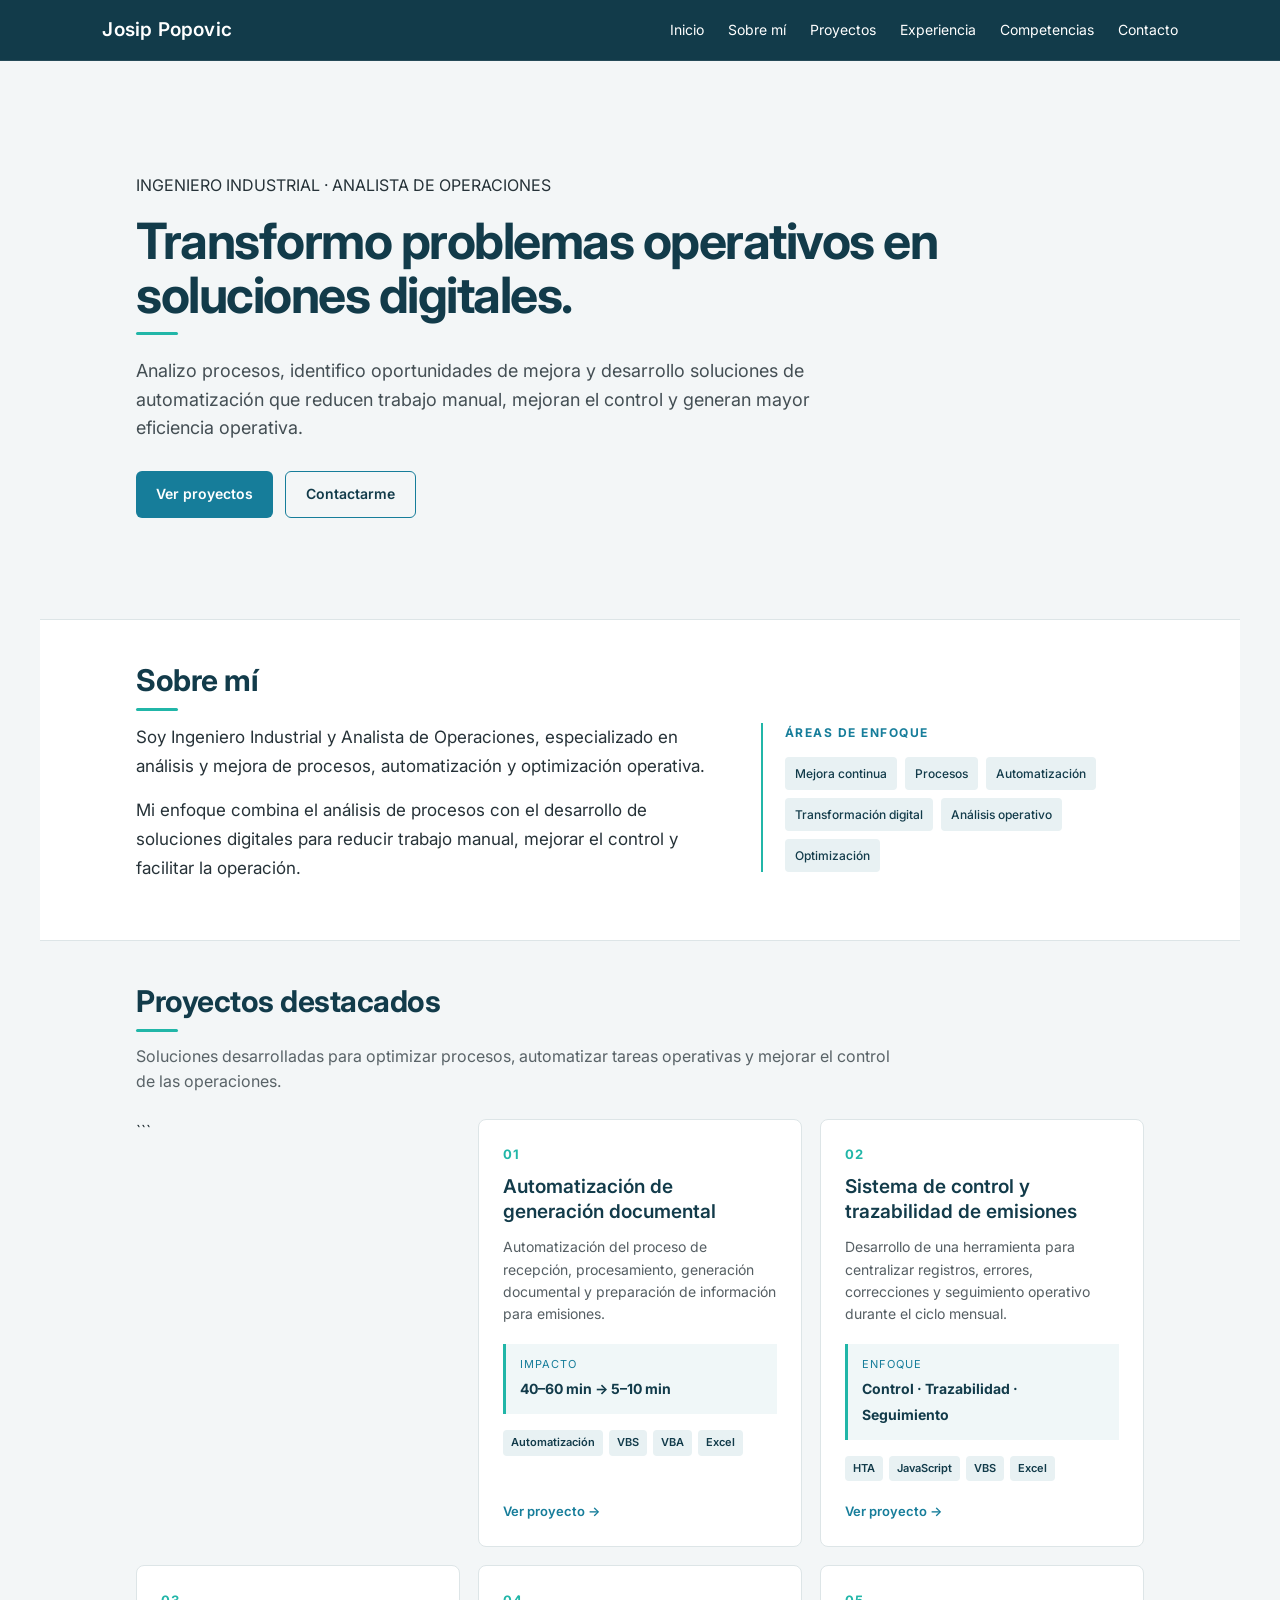
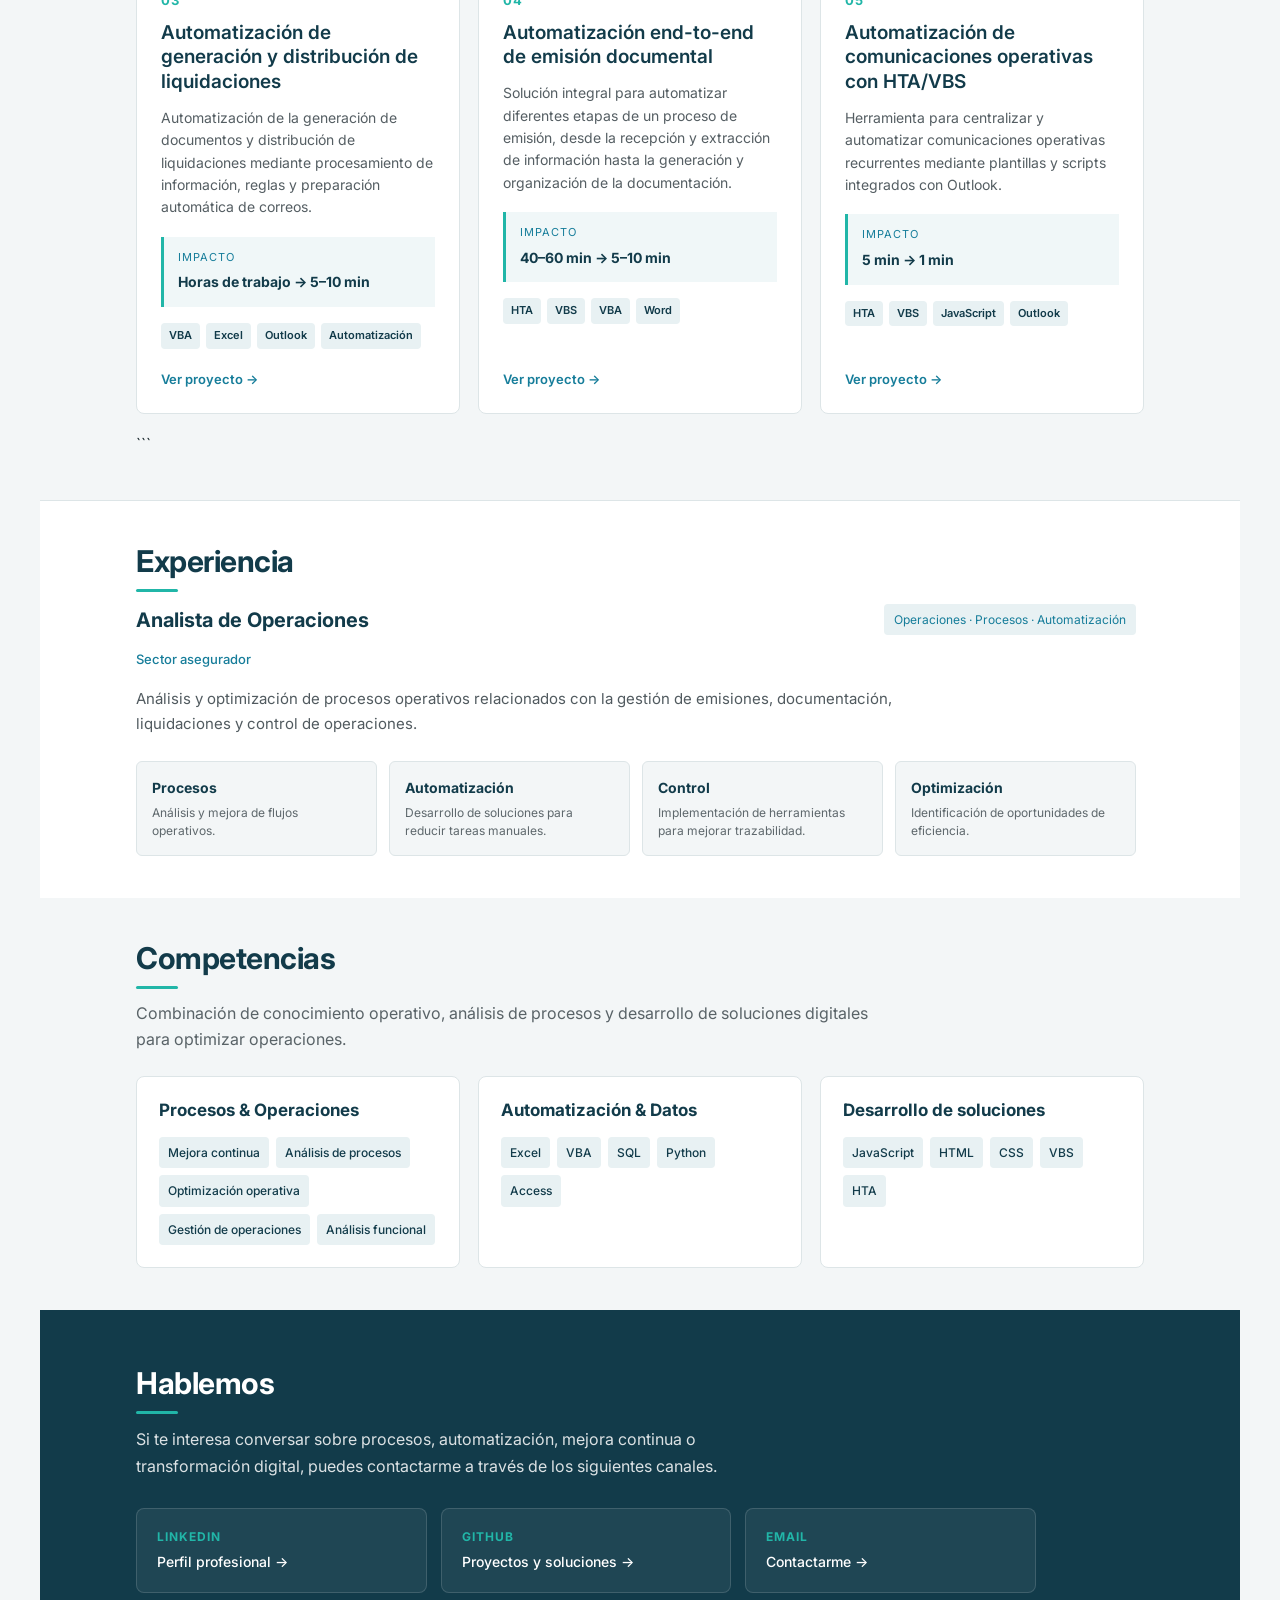
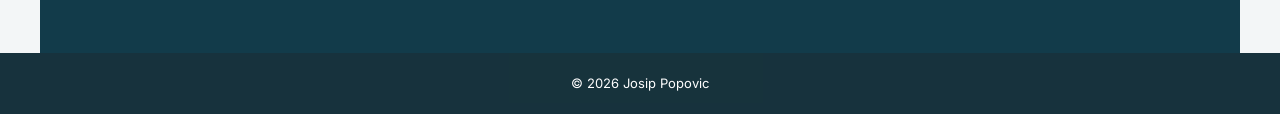
==== index.html @ 4d354fc9 "Refactor project cards in index.html" ====
<!DOCTYPE html>
<html lang="es">

<head>

    <meta charset="UTF-8">
    <meta name="viewport" content="width=device-width, initial-scale=1.0">

    <link rel="preconnect" href="https://fonts.googleapis.com">
    <link rel="preconnect" href="https://fonts.gstatic.com" crossorigin>
    <link href="https://fonts.googleapis.com/css2?family=Inter:wght@400;500;600;700&display=swap" rel="stylesheet">

    <title>Josip Popovic | Ingeniería Industrial & Automatización</title>

    <link rel="stylesheet" href="style.css">

</head>

<body>

    <header>
        <h1>Josip Popovic</h1>

        <nav>
            <a href="#inicio">Inicio</a>
            <a href="#sobre-mi">Sobre mí</a>
            <a href="#proyectos">Proyectos</a>
            <a href="#experiencia">Experiencia</a>
            <a href="#habilidades">Competencias</a>
            <a href="#contacto">Contacto</a>
        </nav>
    </header>

    <main>

    <section id="inicio">
    
        <p>INGENIERO INDUSTRIAL · ANALISTA DE OPERACIONES</p>
    
        <h2>
            Transformo problemas operativos en soluciones digitales.
        </h2>
    
        <p>
            Analizo procesos, identifico oportunidades de mejora y desarrollo
            soluciones de automatización que reducen trabajo manual, mejoran
            el control y generan mayor eficiencia operativa.
        </p>
    
        <div class="hero-buttons">
            <a href="#proyectos">Ver proyectos</a>
            <a href="#contacto" class="secondary-button">Contactarme</a>
        </div>
    
    </section>


<section id="sobre-mi">

    <h2>Sobre mí</h2>

    <div class="about-content">

        <div class="about-main">

            <p>
                Soy Ingeniero Industrial y Analista de Operaciones,
                especializado en análisis y mejora de procesos,
                automatización y optimización operativa.
            </p>

            <p>
                Mi enfoque combina el análisis de procesos con el
                desarrollo de soluciones digitales para reducir trabajo
                manual, mejorar el control y facilitar la operación.
            </p>

        </div>

        <div class="about-focus">

            <span>Áreas de enfoque</span>

            <div class="focus-list">
                <span>Mejora continua</span>
                <span>Procesos</span>
                <span>Automatización</span>
                <span>Transformación digital</span>
                <span>Análisis operativo</span>
                <span>Optimización</span>
            </div>

        </div>

    </div>

</section>


        <section id="proyectos">

    <h2>Proyectos destacados</h2>

    <p class="section-intro">
        Soluciones desarrolladas para optimizar procesos, automatizar
        tareas operativas y mejorar el control de las operaciones.
    </p>


   <div class="projects-grid">

```
<!-- PROYECTO 01 -->

<article class="project-card">

    <div class="project-number">01</div>

    <h3>Automatización de generación documental</h3>

    <p>
        Automatización del proceso de recepción, procesamiento,
        generación documental y preparación de información para
        emisiones.
    </p>

    <div class="project-impact">
        <span>Impacto</span>
        <strong>40–60 min → 5–10 min</strong>
    </div>

    <div class="project-tags">
        <span>Automatización</span>
        <span>VBS</span>
        <span>VBA</span>
        <span>Excel</span>
    </div>

    <a href="proyectos/emision-documental.html" class="project-link">
        Ver proyecto →
    </a>

</article>


<!-- PROYECTO 02 -->

<article class="project-card">

    <div class="project-number">02</div>

    <h3>Sistema de control y trazabilidad de emisiones</h3>

    <p>
        Desarrollo de una herramienta para centralizar registros,
        errores, correcciones y seguimiento operativo durante
        el ciclo mensual.
    </p>

    <div class="project-impact">
        <span>Enfoque</span>
        <strong>Control · Trazabilidad · Seguimiento</strong>
    </div>

    <div class="project-tags">
        <span>HTA</span>
        <span>JavaScript</span>
        <span>VBS</span>
        <span>Excel</span>
    </div>

    <a href="proyectos/control-emisiones.html" class="project-link">
        Ver proyecto →
    </a>

</article>


<!-- PROYECTO 03 -->

<article class="project-card">

    <div class="project-number">03</div>

    <h3>Automatización de generación y distribución de liquidaciones</h3>

    <p>
        Automatización de la generación de documentos y distribución
        de liquidaciones mediante procesamiento de información,
        reglas y preparación automática de correos.
    </p>

    <div class="project-impact">
        <span>Impacto</span>
        <strong>Horas de trabajo → 5–10 min</strong>
    </div>

    <div class="project-tags">
        <span>VBA</span>
        <span>Excel</span>
        <span>Outlook</span>
        <span>Automatización</span>
    </div>

    <a href="proyectos/liquidaciones.html" class="project-link">
        Ver proyecto →
    </a>

</article>


<!-- PROYECTO 04 -->

<article class="project-card">

    <div class="project-number">04</div>

    <h3>Automatización end-to-end de emisión documental</h3>

    <p>
        Solución integral para automatizar diferentes etapas
        de un proceso de emisión, desde la recepción y
        extracción de información hasta la generación y
        organización de la documentación.
    </p>

    <div class="project-impact">
        <span>Impacto</span>
        <strong>40–60 min → 5–10 min</strong>
    </div>

    <div class="project-tags">
        <span>HTA</span>
        <span>VBS</span>
        <span>VBA</span>
        <span>Word</span>
    </div>

    <a href="proyectos/rentas-vitalicias.html" class="project-link">
        Ver proyecto →
    </a>

</article>


<!-- PROYECTO 05 -->

<article class="project-card">

    <div class="project-number">05</div>

    <h3>Automatización de comunicaciones operativas con HTA/VBS</h3>

    <p>
        Herramienta para centralizar y automatizar comunicaciones
        operativas recurrentes mediante plantillas y scripts
        integrados con Outlook.
    </p>

    <div class="project-impact">
        <span>Impacto</span>
        <strong>5 min → 1 min</strong>
    </div>

    <div class="project-tags">
        <span>HTA</span>
        <span>VBS</span>
        <span>JavaScript</span>
        <span>Outlook</span>
    </div>

    <a href="proyectos/comunicaciones-operativas.html" class="project-link">
        Ver proyecto →
    </a>

</article>
```

</div>

</section>


<section id="experiencia">

    <h2>Experiencia</h2>

    <div class="experience-item">

        <div class="experience-header">
            <div>
                <h3>Analista de Operaciones</h3>
                <span class="experience-company">Sector asegurador</span>
            </div>

            <span class="experience-area">
                Operaciones · Procesos · Automatización
            </span>
        </div>

        <p>
            Análisis y optimización de procesos operativos relacionados
            con la gestión de emisiones, documentación, liquidaciones y
            control de operaciones.
        </p>

        <div class="experience-highlights">

            <div>
                <strong>Procesos</strong>
                <span>Análisis y mejora de flujos operativos.</span>
            </div>

            <div>
                <strong>Automatización</strong>
                <span>Desarrollo de soluciones para reducir tareas manuales.</span>
            </div>

            <div>
                <strong>Control</strong>
                <span>Implementación de herramientas para mejorar trazabilidad.</span>
            </div>

            <div>
                <strong>Optimización</strong>
                <span>Identificación de oportunidades de eficiencia.</span>
            </div>

        </div>

    </div>

</section>


        <section id="habilidades">

    <h2>Competencias</h2>

    <p class="section-intro">
        Combinación de conocimiento operativo, análisis de procesos y
        desarrollo de soluciones digitales para optimizar operaciones.
    </p>

    <div class="skills-grid">

        <div class="skill-group">
            <h3>Procesos & Operaciones</h3>

            <div class="skill-list">
                <span>Mejora continua</span>
                <span>Análisis de procesos</span>
                <span>Optimización operativa</span>
                <span>Gestión de operaciones</span>
                <span>Análisis funcional</span>
            </div>
        </div>

        <div class="skill-group">
            <h3>Automatización & Datos</h3>

            <div class="skill-list">
                <span>Excel</span>
                <span>VBA</span>
                <span>SQL</span>
                <span>Python</span>
                <span>Access</span>
            </div>
        </div>

        <div class="skill-group">
            <h3>Desarrollo de soluciones</h3>

            <div class="skill-list">
                <span>JavaScript</span>
                <span>HTML</span>
                <span>CSS</span>
                <span>VBS</span>
                <span>HTA</span>
            </div>
        </div>

    </div>

</section>


<section id="contacto">

    <h2>Hablemos</h2>

    <p class="contact-intro">
        Si te interesa conversar sobre procesos, automatización,
        mejora continua o transformación digital, puedes contactarme
        a través de los siguientes canales.
    </p>

    <div class="contact-links">
    
    <a href="https://www.linkedin.com/in/josip-popovic-vega/" class="contact-item" target="_blank" rel="noopener noreferrer">
        <span>LinkedIn</span>
        <strong>Perfil profesional →</strong>
    </a>
    
    <a href="https://github.com/jpopoviczdenko" class="contact-item" target="_blank" rel="noopener noreferrer">
        <span>GitHub</span>
        <strong>Proyectos y soluciones →</strong>
    </a>
    
    <a href="mailto:jpopoviczdenko@gmail.com" class="contact-item">
        <span>Email</span>
        <strong>Contactarme →</strong>
    </a>
    
    </div>

</section>

    </main>


    <footer>
        <p>© 2026 Josip Popovic</p>
    </footer>

</body>
</html>
---- style.css ----
/* ========================================
   VARIABLES DE MARCA
======================================== */

:root {
    --color-primary: #123B4A;
    --color-secondary: #167D9A;
    --color-accent: #21B6A8;
    --color-text: #263238;
    --color-background: #F3F6F7;
    --color-white: #FFFFFF;
}


/* ========================================
   CONFIGURACIÓN GENERAL
======================================== */

* {
    margin: 0;
    padding: 0;
    box-sizing: border-box;
}

html {
    scroll-behavior: smooth;
}

body {
    font-family: "Inter", Arial, Helvetica, sans-serif;
    background-color: var(--color-background);
    color: var(--color-text);
    line-height: 1.6;
}


/* ========================================
   CONTENEDOR PRINCIPAL
======================================== */

main {
    max-width: 1200px;
    margin: 0 auto;
}

section {
    padding: 42px 8%;
}

section h2 {
    font-size: 30px;
    line-height: 1.2;
    margin-bottom: 12px;
    color: var(--color-primary);
    letter-spacing: -0.5px;
    position: relative;
}

section h2::after {
    content: "";
    display: block;
    width: 42px;
    height: 3px;
    background-color: var(--color-accent);
    margin-top: 10px;
    border-radius: 2px;
}

section p {
    max-width: 800px;
    margin-bottom: 15px;
}


/* ========================================
   HEADER
======================================== */

header {
    background-color: var(--color-primary);
    color: var(--color-white);
    padding: 15px 8%;
    display: flex;
    justify-content: space-between;
    align-items: center;
    position: sticky;
    top: 0;
    z-index: 1000;
    border-bottom: 1px solid rgba(255, 255, 255, 0.08);
}

header h1 {
    font-size: 19px;
    font-weight: 600;
    letter-spacing: 0.2px;
}

nav {
    display: flex;
    gap: 24px;
}

nav a {
    color: var(--color-white);
    text-decoration: none;
    font-size: 14px;
    transition: color 0.2s ease;
}

nav a:hover {
    color: var(--color-accent);
}


/* ========================================
   HERO
======================================== */

#inicio {
    min-height: 68vh;
    display: flex;
    flex-direction: column;
    justify-content: center;
    padding-top: 75px;
    padding-bottom: 65px;
}

#inicio {
    min-height: 62vh;
    display: flex;
    flex-direction: column;
    justify-content: center;
    padding-top: 55px;
    padding-bottom: 45px;
}

#inicio h2 {
    font-size: 50px;
    line-height: 1.08;
    max-width: 900px;
    margin-bottom: 22px;
    color: var(--color-primary);
    letter-spacing: -1.5px;
}

#inicio p:nth-of-type(2) {
    font-size: 18px;
    color: var(--color-text);
    opacity: 0.85;
    max-width: 720px;
    margin-bottom: 20px;
}

/* ========================================
   BOTONES DEL HERO
======================================== */

.hero-buttons {
    display: flex;
    gap: 12px;
    margin-top: 8px;
    flex-wrap: wrap;
}

.hero-buttons a {
    display: inline-flex;
    align-items: center;
    justify-content: center;
    padding: 11px 20px;
    border-radius: 6px;
    font-size: 14px;
    font-weight: 600;
    text-decoration: none;
    transition: all 0.2s ease;
}


/* Botón principal */

.hero-buttons a:first-child {
    background-color: var(--color-secondary);
    color: var(--color-white);
}

.hero-buttons a:first-child:hover {
    background-color: var(--color-primary);
    transform: translateY(-2px);
}


/* Botón secundario */

.hero-buttons .secondary-button {
    background-color: transparent;
    color: var(--color-primary);
    border: 1px solid var(--color-secondary);
}

.hero-buttons .secondary-button:hover {
    background-color: var(--color-secondary);
    color: var(--color-white);
    transform: translateY(-2px);
}


/* ========================================
   SOBRE MÍ
======================================== */

#sobre-mi {
    background-color: var(--color-white);
    border-top: 1px solid #DDE5E7;
    border-bottom: 1px solid #DDE5E7;
}

#sobre-mi p {
    font-size: 17px;
    color: var(--color-text);
}


/* ========================================
   PROYECTOS
======================================== */

#proyectos {
    background-color: var(--color-background);
}

#proyectos {
    background-color: var(--color-background);
}

.section-intro {
    max-width: 760px;
    margin-bottom: 24px;
    color: var(--color-text);
    opacity: 0.75;
}

.projects-grid {
    display: grid;
    grid-template-columns: repeat(3, 1fr);
    gap: 18px;
}

.project-card {
    background-color: var(--color-white);
    padding: 24px;
    border: 1px solid #DDE5E7;
    border-radius: 8px;
    display: flex;
    flex-direction: column;
    min-height: 390px;
    transition: transform 0.2s ease, box-shadow 0.2s ease;
}

.project-card:hover {
    transform: translateY(-4px);
    box-shadow: 0 10px 24px rgba(18, 59, 74, 0.10);
}

.project-number {
    color: var(--color-accent);
    font-size: 13px;
    font-weight: 700;
    letter-spacing: 1px;
    margin-bottom: 10px;
}

.project-card h3 {
    font-size: 19px;
    line-height: 1.3;
    font-weight: 600;
    color: var(--color-primary);
    margin-bottom: 12px;
}

.project-card p {
    color: var(--color-text);
    opacity: 0.78;
    font-size: 14px;
    margin-bottom: 18px;
}

.project-impact {
    padding: 12px 14px;
    background-color: #F0F7F8;
    border-left: 3px solid var(--color-accent);
    margin-bottom: 16px;
}

.project-impact span {
    display: block;
    font-size: 11px;
    text-transform: uppercase;
    letter-spacing: 1px;
    color: var(--color-secondary);
    margin-bottom: 3px;
}

.project-impact strong {
    color: var(--color-primary);
    font-size: 14px;
}

.project-tags {
    display: flex;
    flex-wrap: wrap;
    gap: 6px;
    margin-bottom: 20px;
}

.project-tags span {
    background-color: #E8F1F3;
    color: var(--color-primary);
    padding: 4px 8px;
    border-radius: 4px;
    font-size: 11px;
    font-weight: 600;
}

.project-link {
    margin-top: auto;
    color: var(--color-secondary);
    text-decoration: none;
    font-size: 13px;
    font-weight: 600;
}

.project-link:hover {
    color: var(--color-primary);
}

#proyectos article a:hover {
    color: var(--color-primary);
}


/* ========================================
   EXPERIENCIA
======================================== */

#experiencia {
    background-color: var(--color-white);
    border-top: 1px solid #DDE5E7;
}

#experiencia h3 {
    font-size: 20px;
    margin-bottom: 10px;
    color: var(--color-primary);
}

#experiencia p {
    color: var(--color-text);
    opacity: 0.8;
}


/* ========================================
   HABILIDADES
======================================== */

section:not(#inicio):not(#sobre-mi):not(#proyectos):not(#experiencia):not(#contacto) {
    background-color: var(--color-background);
}

section:not(#inicio):not(#sobre-mi):not(#proyectos):not(#experiencia):not(#contacto) p {
    color: var(--color-text);
    font-size: 16px;
}


/* ========================================
   CONTACTO
======================================== */

#contacto {
    background-color: var(--color-primary);
    color: var(--color-white);
}

#contacto h2 {
    color: var(--color-white);
}

#contacto p {
    color: var(--color-white);
    opacity: 0.85;
}


/* ========================================
   FOOTER
======================================== */

footer {
    background-color: #0C2933;
    color: var(--color-white);
    opacity: 0.95;
    text-align: center;
    padding: 20px;
    font-size: 13px;
}


/* ========================================
   RESPONSIVE
======================================== */

@media (max-width: 768px) {
   .hero-buttons {
       width: 100%;
   }
   
   .hero-buttons a {
       width: 100%;
   }
    header {
        flex-direction: column;
        gap: 12px;
        padding: 16px 20px;
    }

    nav {
        flex-wrap: wrap;
        justify-content: center;
        gap: 12px;
    }

    section {
        padding: 38px 7%;
    }

    #inicio {
        min-height: 75vh;
        padding-top: 60px;
        padding-bottom: 50px;
    }

    #inicio h2 {
        font-size: 36px;
        letter-spacing: -0.8px;
    }

    #inicio p:nth-of-type(2) {
        font-size: 16px;
    }

    #proyectos article {
        padding: 22px;
    }
    .projects-grid {
        grid-template-columns: 1fr;
    }
}
.about-content {
    display: grid;
    grid-template-columns: 1.5fr 1fr;
    gap: 50px;
    align-items: start;
}

.about-main p {
    max-width: 720px;
    font-size: 16px;
    line-height: 1.7;
    color: var(--color-text);
}

.about-focus {
    border-left: 2px solid var(--color-accent);
    padding-left: 22px;
}

.about-focus > span {
    display: block;
    color: var(--color-secondary);
    font-size: 12px;
    font-weight: 700;
    text-transform: uppercase;
    letter-spacing: 1.5px;
    margin-bottom: 14px;
}

.focus-list {
    display: flex;
    flex-wrap: wrap;
    gap: 8px;
}

.focus-list span {
    padding: 7px 10px;
    background-color: #E8F1F3;
    color: var(--color-primary);
    border-radius: 4px;
    font-size: 12px;
    font-weight: 500;
}

@media (max-width: 768px) {

    .about-content {
        grid-template-columns: 1fr;
        gap: 28px;
    }

}

.experience-item {
    max-width: 1000px;
}

.experience-header {
    display: flex;
    justify-content: space-between;
    align-items: flex-start;
    gap: 20px;
    margin-bottom: 14px;
}

.experience-header h3 {
    margin-bottom: 4px;
}

.experience-company {
    font-size: 13px;
    color: var(--color-secondary);
    font-weight: 500;
}

.experience-area {
    font-size: 12px;
    color: var(--color-secondary);
    background-color: #E8F1F3;
    padding: 6px 10px;
    border-radius: 4px;
    white-space: nowrap;
}

.experience-item > p {
    max-width: 780px;
    font-size: 15px;
    line-height: 1.7;
    color: var(--color-text);
    opacity: 0.82;
    margin-bottom: 24px;
}

.experience-highlights {
    display: grid;
    grid-template-columns: repeat(4, 1fr);
    gap: 12px;
}

.experience-highlights div {
    padding: 15px;
    background-color: var(--color-background);
    border: 1px solid #DDE5E7;
    border-radius: 6px;
}

.experience-highlights strong {
    display: block;
    color: var(--color-primary);
    font-size: 14px;
    margin-bottom: 5px;
}

.experience-highlights span {
    display: block;
    color: var(--color-text);
    opacity: 0.72;
    font-size: 12px;
    line-height: 1.5;
}

@media (max-width: 768px) {

    .experience-header {
        flex-direction: column;
        gap: 10px;
    }

    .experience-area {
        white-space: normal;
    }

    .experience-highlights {
        grid-template-columns: 1fr 1fr;
    }

}
/* ========================================
   COMPETENCIAS
======================================== */

.skills-grid {
    display: grid;
    grid-template-columns: repeat(3, 1fr);
    gap: 18px;
    margin-top: 24px;
}

.skill-group {
    background-color: var(--color-white);
    border: 1px solid #DDE5E7;
    border-radius: 8px;
    padding: 22px;
}

.skill-group h3 {
    color: var(--color-primary);
    font-size: 17px;
    line-height: 1.3;
    margin-bottom: 16px;
}

.skill-list {
    display: flex;
    flex-wrap: wrap;
    gap: 7px;
}

.skill-list span {
    display: inline-block;
    padding: 6px 9px;
    background-color: #E8F1F3;
    color: var(--color-primary);
    border-radius: 4px;
    font-size: 12px;
    font-weight: 500;
}

@media (max-width: 768px) {

    .skills-grid {
        grid-template-columns: 1fr;
    }

}
/* ========================================
DETALLE DE PROYECTO
======================================== */

.project-detail {
padding-top: 70px;
padding-bottom: 55px;
}

.project-detail-label {
color: var(--color-secondary);
font-size: 12px;
font-weight: 700;
letter-spacing: 1.5px;
text-transform: uppercase;
margin-bottom: 14px;
}

.project-detail h2 {
font-size: 46px;
line-height: 1.1;
max-width: 900px;
margin-bottom: 22px;
}

.project-detail-intro {
font-size: 18px;
line-height: 1.7;
max-width: 800px;
color: var(--color-text);
opacity: 0.82;
}

/* ========================================
IMPACTO
======================================== */

.project-detail-impact {
display: grid;
grid-template-columns: repeat(3, 1fr);
gap: 14px;
max-width: 850px;
margin-top: 35px;
}

.project-detail-impact div {
background-color: var(--color-white);
border: 1px solid #DDE5E7;
border-radius: 8px;
padding: 18px 20px;
}

.project-detail-impact span {
display: block;
color: var(--color-secondary);
font-size: 11px;
text-transform: uppercase;
letter-spacing: 1px;
margin-bottom: 5px;
}

.project-detail-impact strong {
color: var(--color-primary);
font-size: 22px;
}

/* ========================================
SECCIONES DEL PROYECTO
======================================== */

.project-detail-section {
background-color: var(--color-white);
border-top: 1px solid #DDE5E7;
}

.project-detail-section h2 {
font-size: 30px;
margin-bottom: 20px;
}

.project-detail-section p {
max-width: 800px;
font-size: 16px;
line-height: 1.75;
color: var(--color-text);
opacity: 0.82;
}

/* ========================================
FLUJO DEL PROCESO
======================================== */

.process-flow {
display: grid;
grid-template-columns: repeat(6, 1fr);
gap: 10px;
margin-top: 30px;
}

.process-flow div {
background-color: var(--color-background);
border: 1px solid #DDE5E7;
border-radius: 6px;
padding: 15px 10px;
text-align: center;
}

.process-flow strong {
display: block;
color: var(--color-accent);
font-size: 12px;
margin-bottom: 5px;
}

.process-flow span {
color: var(--color-primary);
font-size: 12px;
font-weight: 600;
}

/* ========================================
GRID DE FUNCIONAMIENTO
======================================== */

.project-detail-grid {
display: grid;
grid-template-columns: 1fr 1fr;
gap: 16px;
margin-top: 25px;
}

.project-detail-grid div {
background-color: var(--color-background);
border: 1px solid #DDE5E7;
border-radius: 8px;
padding: 20px;
}

.project-detail-grid h3 {
color: var(--color-primary);
font-size: 17px;
margin-bottom: 8px;
}

.project-detail-grid p {
font-size: 14px;
margin-bottom: 0;
}

/* ========================================
RESULTADO
======================================== */

.result-highlight {
max-width: 650px;
margin-top: 25px;
padding: 22px;
background-color: #F0F7F8;
border-left: 4px solid var(--color-accent);
border-radius: 4px;
}

.result-highlight strong {
display: block;
color: var(--color-primary);
font-size: 26px;
margin-bottom: 5px;
}

.result-highlight span {
color: var(--color-text);
font-size: 14px;
}

/* ========================================
CONFIDENCIALIDAD
======================================== */

.confidentiality {
background-color: var(--color-background);
}

.confidentiality p {
opacity: 0.7;
font-size: 14px;
}

/* ========================================
NAVEGACIÓN
======================================== */

.project-navigation {
background-color: var(--color-background);
padding-top: 30px;
padding-bottom: 45px;
}

.project-navigation a {
color: var(--color-secondary);
text-decoration: none;
font-size: 14px;
font-weight: 600;
}

.project-navigation a {
color: var(--color-primary);
}

/* ========================================
RESPONSIVE
======================================== */

@media (max-width: 768px) {

.project-detail {
    padding-top: 45px;
}

.project-detail h2 {
    font-size: 36px;
}

.project-detail-intro {
    font-size: 16px;
}

.project-detail-impact {
    grid-template-columns: 1fr;
}

.process-flow {
    grid-template-columns: 1fr 1fr;
}

.project-detail-grid {
    grid-template-columns: 1fr;
}

}

/* ========================================
CONTACTO
======================================== */

#contacto {
background-color: var(--color-primary);
color: var(--color-white);
padding-top: 55px;
padding-bottom: 60px;
}

#contacto h2 {
color: var(--color-white);
}

.contact-intro {
max-width: 650px;
color: var(--color-white);
opacity: 0.82;
font-size: 16px;
line-height: 1.7;
margin-bottom: 28px;
}

.contact-links {
display: grid;
grid-template-columns: repeat(3, 1fr);
gap: 14px;
max-width: 900px;
}

.contact-item {
display: flex;
flex-direction: column;
gap: 5px;
padding: 18px 20px;
background-color: rgba(255, 255, 255, 0.06);
border: 1px solid rgba(255, 255, 255, 0.14);
border-radius: 8px;
text-decoration: none;
transition: transform 0.2s ease, background-color 0.2s ease;
}

.contact-item:hover {
background-color: rgba(255, 255, 255, 0.10);
transform: translateY(-3px);
}

.contact-item span {
color: var(--color-accent);
font-size: 12px;
font-weight: 700;
text-transform: uppercase;
letter-spacing: 1px;
}

.contact-item strong {
color: var(--color-white);
font-size: 14px;
font-weight: 500;
}

/* ========================================
CONTACTO - RESPONSIVE
======================================== */

@media (max-width: 768px) {

```
.contact-links {
    grid-template-columns: 1fr;
}
```

}
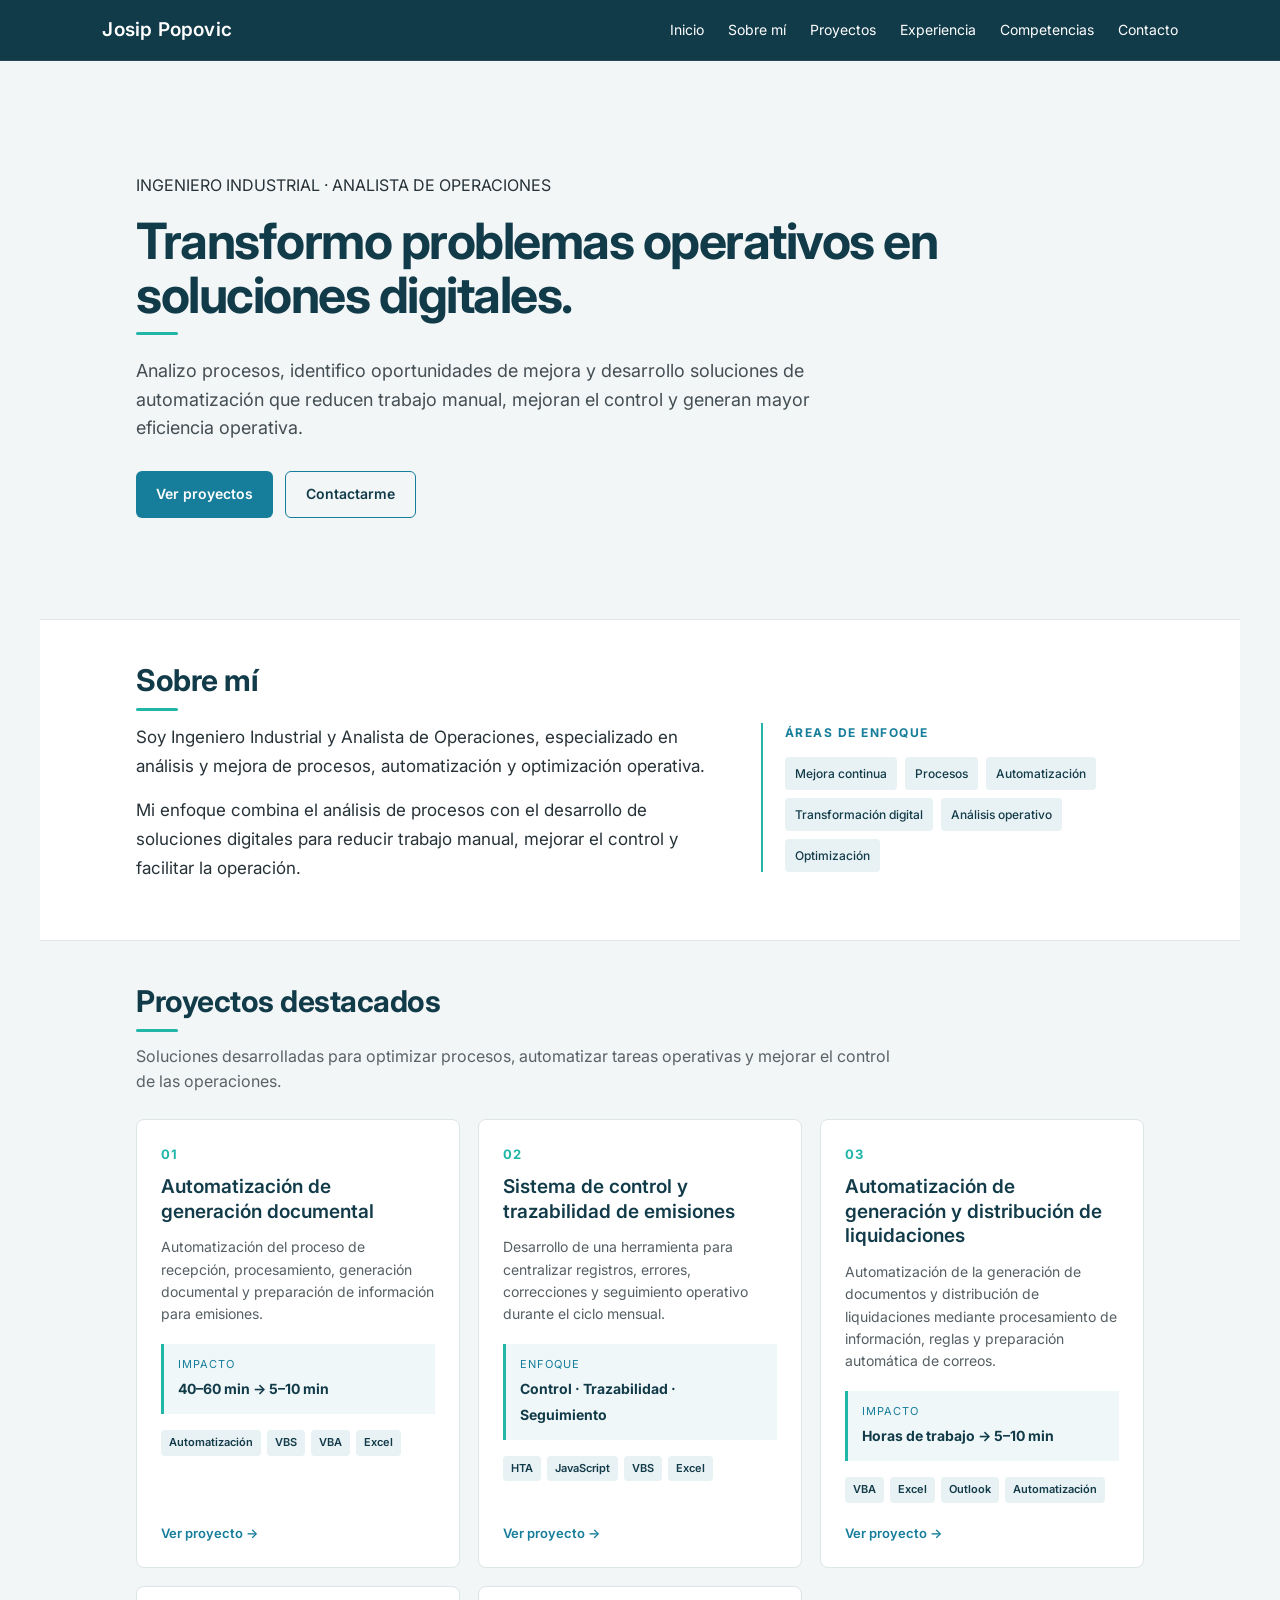
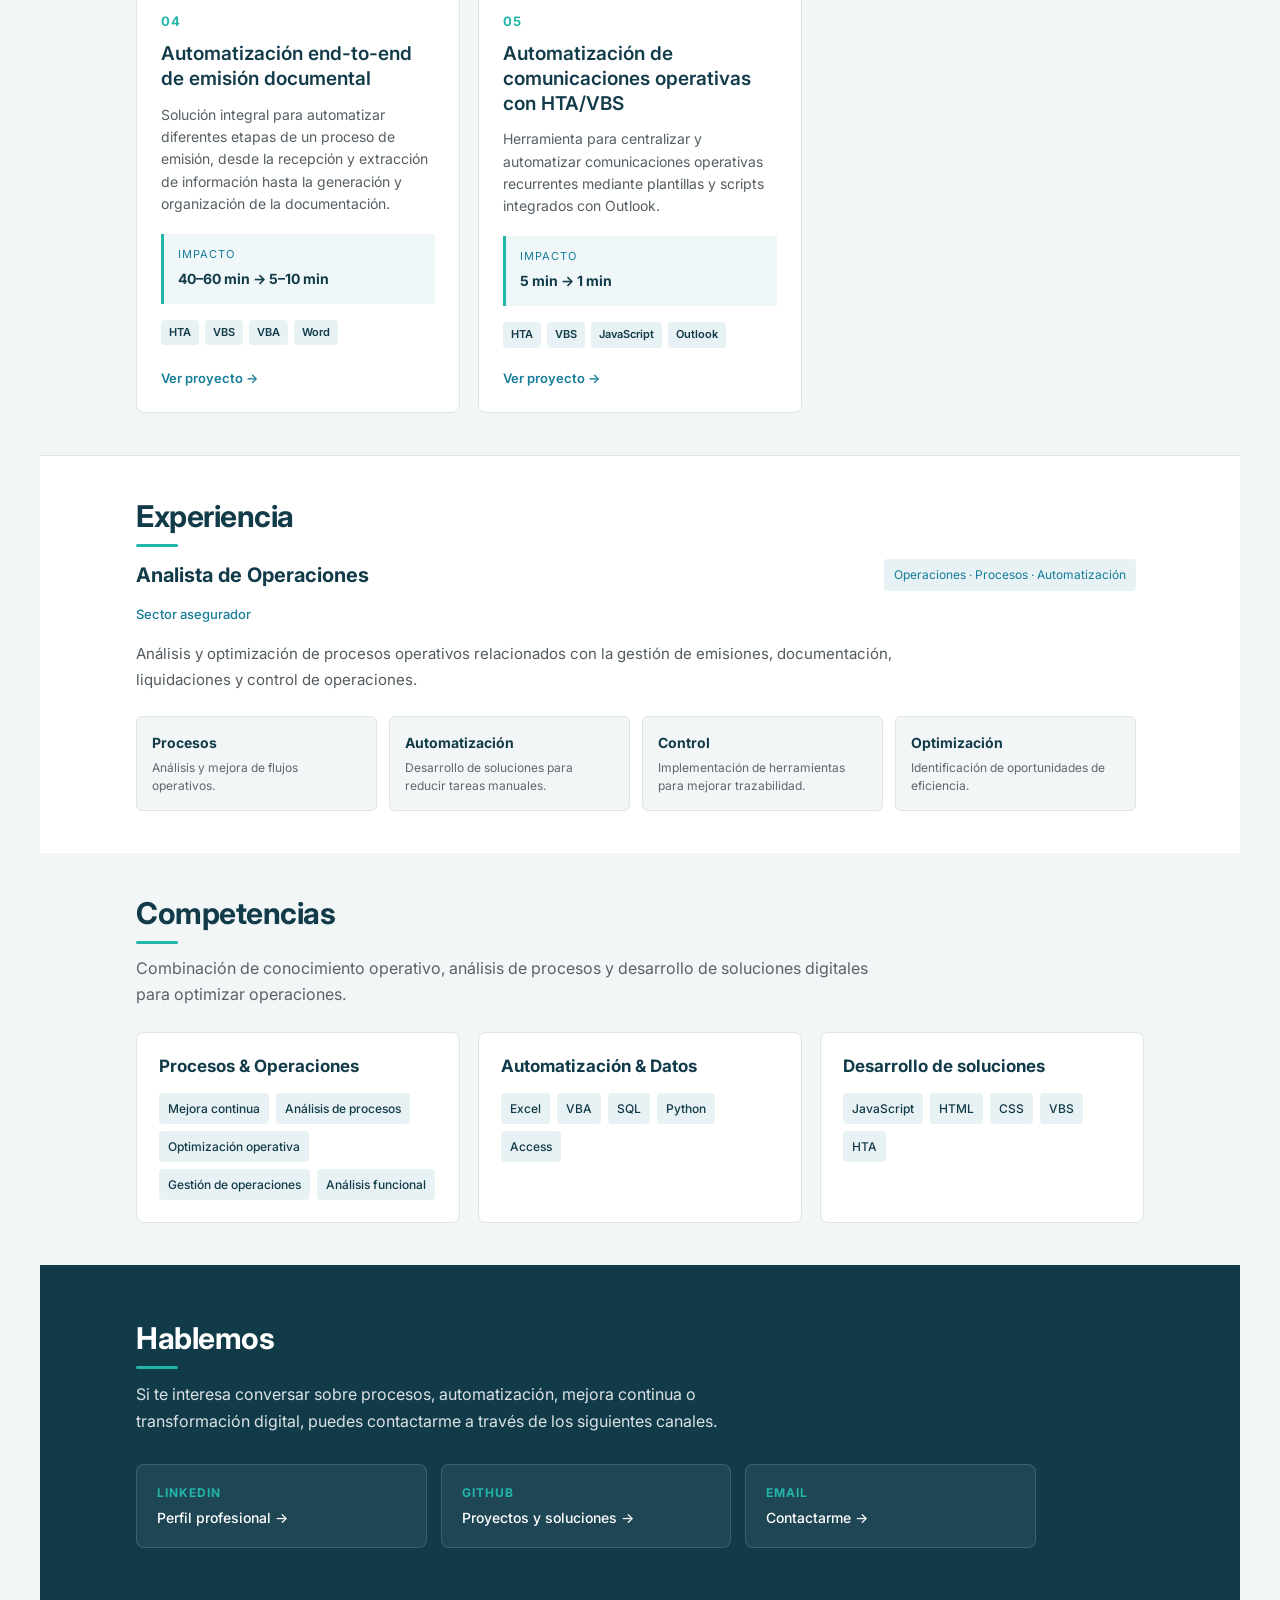
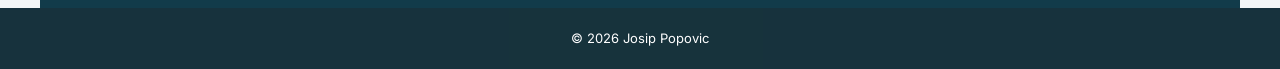
==== commit 55d8bce9: "Update index.html" ====
--- a/index.html
+++ b/index.html
@@ -1,427 +1,432 @@
 <!DOCTYPE html>
+
 <html lang="es">
 
 <head>
 
-    <meta charset="UTF-8">
-    <meta name="viewport" content="width=device-width, initial-scale=1.0">
-
-    <link rel="preconnect" href="https://fonts.googleapis.com">
-    <link rel="preconnect" href="https://fonts.gstatic.com" crossorigin>
-    <link href="https://fonts.googleapis.com/css2?family=Inter:wght@400;500;600;700&display=swap" rel="stylesheet">
-
-    <title>Josip Popovic | Ingeniería Industrial & Automatización</title>
-
-    <link rel="stylesheet" href="style.css">
+<meta charset="UTF-8">
+<meta name="viewport" content="width=device-width, initial-scale=1.0">
+
+<link rel="preconnect" href="https://fonts.googleapis.com">
+<link rel="preconnect" href="https://fonts.gstatic.com" crossorigin>
+<link href="https://fonts.googleapis.com/css2?family=Inter:wght@400;500;600;700&display=swap" rel="stylesheet">
+
+<title>Josip Popovic | Ingeniería Industrial & Automatización</title>
+
+<link rel="stylesheet" href="style.css">
 
 </head>
 
 <body>
 
-    <header>
-        <h1>Josip Popovic</h1>
-
-        <nav>
-            <a href="#inicio">Inicio</a>
-            <a href="#sobre-mi">Sobre mí</a>
-            <a href="#proyectos">Proyectos</a>
-            <a href="#experiencia">Experiencia</a>
-            <a href="#habilidades">Competencias</a>
-            <a href="#contacto">Contacto</a>
-        </nav>
-    </header>
-
-    <main>
+<header>
+    <h1>Josip Popovic</h1>
+
+    <nav>
+        <a href="#inicio">Inicio</a>
+        <a href="#sobre-mi">Sobre mí</a>
+        <a href="#proyectos">Proyectos</a>
+        <a href="#experiencia">Experiencia</a>
+        <a href="#habilidades">Competencias</a>
+        <a href="#contacto">Contacto</a>
+    </nav>
+</header>
+
+<main>
 
     <section id="inicio">
-    
+
         <p>INGENIERO INDUSTRIAL · ANALISTA DE OPERACIONES</p>
-    
+
         <h2>
             Transformo problemas operativos en soluciones digitales.
         </h2>
-    
+
         <p>
             Analizo procesos, identifico oportunidades de mejora y desarrollo
             soluciones de automatización que reducen trabajo manual, mejoran
             el control y generan mayor eficiencia operativa.
         </p>
-    
+
         <div class="hero-buttons">
             <a href="#proyectos">Ver proyectos</a>
             <a href="#contacto" class="secondary-button">Contactarme</a>
         </div>
-    
-    </section>
-
-
-<section id="sobre-mi">
-
-    <h2>Sobre mí</h2>
-
-    <div class="about-content">
-
-        <div class="about-main">
+
+    </section>
+
+
+    <section id="sobre-mi">
+
+        <h2>Sobre mí</h2>
+
+        <div class="about-content">
+
+            <div class="about-main">
+
+                <p>
+                    Soy Ingeniero Industrial y Analista de Operaciones,
+                    especializado en análisis y mejora de procesos,
+                    automatización y optimización operativa.
+                </p>
+
+                <p>
+                    Mi enfoque combina el análisis de procesos con el
+                    desarrollo de soluciones digitales para reducir trabajo
+                    manual, mejorar el control y facilitar la operación.
+                </p>
+
+            </div>
+
+            <div class="about-focus">
+
+                <span>Áreas de enfoque</span>
+
+                <div class="focus-list">
+                    <span>Mejora continua</span>
+                    <span>Procesos</span>
+                    <span>Automatización</span>
+                    <span>Transformación digital</span>
+                    <span>Análisis operativo</span>
+                    <span>Optimización</span>
+                </div>
+
+            </div>
+
+        </div>
+
+    </section>
+
+
+    <section id="proyectos">
+
+        <h2>Proyectos destacados</h2>
+
+        <p class="section-intro">
+            Soluciones desarrolladas para optimizar procesos, automatizar
+            tareas operativas y mejorar el control de las operaciones.
+        </p>
+
+        <div class="projects-grid">
+
+            <!-- PROYECTO 01 -->
+
+            <article class="project-card">
+
+                <div class="project-number">01</div>
+
+                <h3>Automatización de generación documental</h3>
+
+                <p>
+                    Automatización del proceso de recepción, procesamiento,
+                    generación documental y preparación de información para
+                    emisiones.
+                </p>
+
+                <div class="project-impact">
+                    <span>Impacto</span>
+                    <strong>40–60 min → 5–10 min</strong>
+                </div>
+
+                <div class="project-tags">
+                    <span>Automatización</span>
+                    <span>VBS</span>
+                    <span>VBA</span>
+                    <span>Excel</span>
+                </div>
+
+                <a href="proyectos/emision-documental.html" class="project-link">
+                    Ver proyecto →
+                </a>
+
+            </article>
+
+
+            <!-- PROYECTO 02 -->
+
+            <article class="project-card">
+
+                <div class="project-number">02</div>
+
+                <h3>Sistema de control y trazabilidad de emisiones</h3>
+
+                <p>
+                    Desarrollo de una herramienta para centralizar registros,
+                    errores, correcciones y seguimiento operativo durante
+                    el ciclo mensual.
+                </p>
+
+                <div class="project-impact">
+                    <span>Enfoque</span>
+                    <strong>Control · Trazabilidad · Seguimiento</strong>
+                </div>
+
+                <div class="project-tags">
+                    <span>HTA</span>
+                    <span>JavaScript</span>
+                    <span>VBS</span>
+                    <span>Excel</span>
+                </div>
+
+                <a href="proyectos/control-emisiones.html" class="project-link">
+                    Ver proyecto →
+                </a>
+
+            </article>
+
+
+            <!-- PROYECTO 03 -->
+
+            <article class="project-card">
+
+                <div class="project-number">03</div>
+
+                <h3>Automatización de generación y distribución de liquidaciones</h3>
+
+                <p>
+                    Automatización de la generación de documentos y distribución
+                    de liquidaciones mediante procesamiento de información,
+                    reglas y preparación automática de correos.
+                </p>
+
+                <div class="project-impact">
+                    <span>Impacto</span>
+                    <strong>Horas de trabajo → 5–10 min</strong>
+                </div>
+
+                <div class="project-tags">
+                    <span>VBA</span>
+                    <span>Excel</span>
+                    <span>Outlook</span>
+                    <span>Automatización</span>
+                </div>
+
+                <a href="proyectos/liquidaciones.html" class="project-link">
+                    Ver proyecto →
+                </a>
+
+            </article>
+
+
+            <!-- PROYECTO 04 -->
+
+            <article class="project-card">
+
+                <div class="project-number">04</div>
+
+                <h3>Automatización end-to-end de emisión documental</h3>
+
+                <p>
+                    Solución integral para automatizar diferentes etapas
+                    de un proceso de emisión, desde la recepción y
+                    extracción de información hasta la generación y
+                    organización de la documentación.
+                </p>
+
+                <div class="project-impact">
+                    <span>Impacto</span>
+                    <strong>40–60 min → 5–10 min</strong>
+                </div>
+
+                <div class="project-tags">
+                    <span>HTA</span>
+                    <span>VBS</span>
+                    <span>VBA</span>
+                    <span>Word</span>
+                </div>
+
+                <a href="proyectos/rentas-vitalicias.html" class="project-link">
+                    Ver proyecto →
+                </a>
+
+            </article>
+
+
+            <!-- PROYECTO 05 -->
+
+            <article class="project-card">
+
+                <div class="project-number">05</div>
+
+                <h3>Automatización de comunicaciones operativas con HTA/VBS</h3>
+
+                <p>
+                    Herramienta para centralizar y automatizar comunicaciones
+                    operativas recurrentes mediante plantillas y scripts
+                    integrados con Outlook.
+                </p>
+
+                <div class="project-impact">
+                    <span>Impacto</span>
+                    <strong>5 min → 1 min</strong>
+                </div>
+
+                <div class="project-tags">
+                    <span>HTA</span>
+                    <span>VBS</span>
+                    <span>JavaScript</span>
+                    <span>Outlook</span>
+                </div>
+
+                <a href="proyectos/comunicaciones-operativas.html" class="project-link">
+                    Ver proyecto →
+                </a>
+
+            </article>
+
+        </div>
+
+    </section>
+
+
+    <section id="experiencia">
+
+        <h2>Experiencia</h2>
+
+        <div class="experience-item">
+
+            <div class="experience-header">
+
+                <div>
+                    <h3>Analista de Operaciones</h3>
+                    <span class="experience-company">Sector asegurador</span>
+                </div>
+
+                <span class="experience-area">
+                    Operaciones · Procesos · Automatización
+                </span>
+
+            </div>
 
             <p>
-                Soy Ingeniero Industrial y Analista de Operaciones,
-                especializado en análisis y mejora de procesos,
-                automatización y optimización operativa.
+                Análisis y optimización de procesos operativos relacionados
+                con la gestión de emisiones, documentación, liquidaciones y
+                control de operaciones.
             </p>
 
-            <p>
-                Mi enfoque combina el análisis de procesos con el
-                desarrollo de soluciones digitales para reducir trabajo
-                manual, mejorar el control y facilitar la operación.
-            </p>
-
-        </div>
-
-        <div class="about-focus">
-
-            <span>Áreas de enfoque</span>
-
-            <div class="focus-list">
-                <span>Mejora continua</span>
-                <span>Procesos</span>
-                <span>Automatización</span>
-                <span>Transformación digital</span>
-                <span>Análisis operativo</span>
-                <span>Optimización</span>
-            </div>
-
-        </div>
-
-    </div>
-
-</section>
-
-
-        <section id="proyectos">
-
-    <h2>Proyectos destacados</h2>
-
-    <p class="section-intro">
-        Soluciones desarrolladas para optimizar procesos, automatizar
-        tareas operativas y mejorar el control de las operaciones.
-    </p>
-
-
-   <div class="projects-grid">
-
-```
-<!-- PROYECTO 01 -->
-
-<article class="project-card">
-
-    <div class="project-number">01</div>
-
-    <h3>Automatización de generación documental</h3>
-
-    <p>
-        Automatización del proceso de recepción, procesamiento,
-        generación documental y preparación de información para
-        emisiones.
-    </p>
-
-    <div class="project-impact">
-        <span>Impacto</span>
-        <strong>40–60 min → 5–10 min</strong>
-    </div>
-
-    <div class="project-tags">
-        <span>Automatización</span>
-        <span>VBS</span>
-        <span>VBA</span>
-        <span>Excel</span>
-    </div>
-
-    <a href="proyectos/emision-documental.html" class="project-link">
-        Ver proyecto →
-    </a>
-
-</article>
-
-
-<!-- PROYECTO 02 -->
-
-<article class="project-card">
-
-    <div class="project-number">02</div>
-
-    <h3>Sistema de control y trazabilidad de emisiones</h3>
-
-    <p>
-        Desarrollo de una herramienta para centralizar registros,
-        errores, correcciones y seguimiento operativo durante
-        el ciclo mensual.
-    </p>
-
-    <div class="project-impact">
-        <span>Enfoque</span>
-        <strong>Control · Trazabilidad · Seguimiento</strong>
-    </div>
-
-    <div class="project-tags">
-        <span>HTA</span>
-        <span>JavaScript</span>
-        <span>VBS</span>
-        <span>Excel</span>
-    </div>
-
-    <a href="proyectos/control-emisiones.html" class="project-link">
-        Ver proyecto →
-    </a>
-
-</article>
-
-
-<!-- PROYECTO 03 -->
-
-<article class="project-card">
-
-    <div class="project-number">03</div>
-
-    <h3>Automatización de generación y distribución de liquidaciones</h3>
-
-    <p>
-        Automatización de la generación de documentos y distribución
-        de liquidaciones mediante procesamiento de información,
-        reglas y preparación automática de correos.
-    </p>
-
-    <div class="project-impact">
-        <span>Impacto</span>
-        <strong>Horas de trabajo → 5–10 min</strong>
-    </div>
-
-    <div class="project-tags">
-        <span>VBA</span>
-        <span>Excel</span>
-        <span>Outlook</span>
-        <span>Automatización</span>
-    </div>
-
-    <a href="proyectos/liquidaciones.html" class="project-link">
-        Ver proyecto →
-    </a>
-
-</article>
-
-
-<!-- PROYECTO 04 -->
-
-<article class="project-card">
-
-    <div class="project-number">04</div>
-
-    <h3>Automatización end-to-end de emisión documental</h3>
-
-    <p>
-        Solución integral para automatizar diferentes etapas
-        de un proceso de emisión, desde la recepción y
-        extracción de información hasta la generación y
-        organización de la documentación.
-    </p>
-
-    <div class="project-impact">
-        <span>Impacto</span>
-        <strong>40–60 min → 5–10 min</strong>
-    </div>
-
-    <div class="project-tags">
-        <span>HTA</span>
-        <span>VBS</span>
-        <span>VBA</span>
-        <span>Word</span>
-    </div>
-
-    <a href="proyectos/rentas-vitalicias.html" class="project-link">
-        Ver proyecto →
-    </a>
-
-</article>
-
-
-<!-- PROYECTO 05 -->
-
-<article class="project-card">
-
-    <div class="project-number">05</div>
-
-    <h3>Automatización de comunicaciones operativas con HTA/VBS</h3>
-
-    <p>
-        Herramienta para centralizar y automatizar comunicaciones
-        operativas recurrentes mediante plantillas y scripts
-        integrados con Outlook.
-    </p>
-
-    <div class="project-impact">
-        <span>Impacto</span>
-        <strong>5 min → 1 min</strong>
-    </div>
-
-    <div class="project-tags">
-        <span>HTA</span>
-        <span>VBS</span>
-        <span>JavaScript</span>
-        <span>Outlook</span>
-    </div>
-
-    <a href="proyectos/comunicaciones-operativas.html" class="project-link">
-        Ver proyecto →
-    </a>
-
-</article>
-```
-
-</div>
-
-</section>
-
-
-<section id="experiencia">
-
-    <h2>Experiencia</h2>
-
-    <div class="experience-item">
-
-        <div class="experience-header">
-            <div>
-                <h3>Analista de Operaciones</h3>
-                <span class="experience-company">Sector asegurador</span>
-            </div>
-
-            <span class="experience-area">
-                Operaciones · Procesos · Automatización
-            </span>
-        </div>
-
-        <p>
-            Análisis y optimización de procesos operativos relacionados
-            con la gestión de emisiones, documentación, liquidaciones y
-            control de operaciones.
+            <div class="experience-highlights">
+
+                <div>
+                    <strong>Procesos</strong>
+                    <span>Análisis y mejora de flujos operativos.</span>
+                </div>
+
+                <div>
+                    <strong>Automatización</strong>
+                    <span>Desarrollo de soluciones para reducir tareas manuales.</span>
+                </div>
+
+                <div>
+                    <strong>Control</strong>
+                    <span>Implementación de herramientas para mejorar trazabilidad.</span>
+                </div>
+
+                <div>
+                    <strong>Optimización</strong>
+                    <span>Identificación de oportunidades de eficiencia.</span>
+                </div>
+
+            </div>
+
+        </div>
+
+    </section>
+
+
+    <section id="habilidades">
+
+        <h2>Competencias</h2>
+
+        <p class="section-intro">
+            Combinación de conocimiento operativo, análisis de procesos y
+            desarrollo de soluciones digitales para optimizar operaciones.
         </p>
 
-        <div class="experience-highlights">
-
-            <div>
-                <strong>Procesos</strong>
-                <span>Análisis y mejora de flujos operativos.</span>
-            </div>
-
-            <div>
-                <strong>Automatización</strong>
-                <span>Desarrollo de soluciones para reducir tareas manuales.</span>
-            </div>
-
-            <div>
-                <strong>Control</strong>
-                <span>Implementación de herramientas para mejorar trazabilidad.</span>
-            </div>
-
-            <div>
-                <strong>Optimización</strong>
-                <span>Identificación de oportunidades de eficiencia.</span>
-            </div>
-
-        </div>
-
-    </div>
-
-</section>
-
-
-        <section id="habilidades">
-
-    <h2>Competencias</h2>
-
-    <p class="section-intro">
-        Combinación de conocimiento operativo, análisis de procesos y
-        desarrollo de soluciones digitales para optimizar operaciones.
-    </p>
-
-    <div class="skills-grid">
-
-        <div class="skill-group">
-            <h3>Procesos & Operaciones</h3>
-
-            <div class="skill-list">
-                <span>Mejora continua</span>
-                <span>Análisis de procesos</span>
-                <span>Optimización operativa</span>
-                <span>Gestión de operaciones</span>
-                <span>Análisis funcional</span>
-            </div>
-        </div>
-
-        <div class="skill-group">
-            <h3>Automatización & Datos</h3>
-
-            <div class="skill-list">
-                <span>Excel</span>
-                <span>VBA</span>
-                <span>SQL</span>
-                <span>Python</span>
-                <span>Access</span>
-            </div>
-        </div>
-
-        <div class="skill-group">
-            <h3>Desarrollo de soluciones</h3>
-
-            <div class="skill-list">
-                <span>JavaScript</span>
-                <span>HTML</span>
-                <span>CSS</span>
-                <span>VBS</span>
-                <span>HTA</span>
-            </div>
-        </div>
-
-    </div>
-
-</section>
-
-
-<section id="contacto">
-
-    <h2>Hablemos</h2>
-
-    <p class="contact-intro">
-        Si te interesa conversar sobre procesos, automatización,
-        mejora continua o transformación digital, puedes contactarme
-        a través de los siguientes canales.
-    </p>
-
-    <div class="contact-links">
-    
-    <a href="https://www.linkedin.com/in/josip-popovic-vega/" class="contact-item" target="_blank" rel="noopener noreferrer">
-        <span>LinkedIn</span>
-        <strong>Perfil profesional →</strong>
-    </a>
-    
-    <a href="https://github.com/jpopoviczdenko" class="contact-item" target="_blank" rel="noopener noreferrer">
-        <span>GitHub</span>
-        <strong>Proyectos y soluciones →</strong>
-    </a>
-    
-    <a href="mailto:jpopoviczdenko@gmail.com" class="contact-item">
-        <span>Email</span>
-        <strong>Contactarme →</strong>
-    </a>
-    
-    </div>
-
-</section>
-
-    </main>
-
-
-    <footer>
-        <p>© 2026 Josip Popovic</p>
-    </footer>
-
-</body>
-</html>
+        <div class="skills-grid">
+
+            <div class="skill-group">
+
+                <h3>Procesos & Operaciones</h3>
+
+                <div class="skill-list">
+                    <span>Mejora continua</span>
+                    <span>Análisis de procesos</span>
+                    <span>Optimización operativa</span>
+                    <span>Gestión de operaciones</span>
+                    <span>Análisis funcional</span>
+                </div>
+
+            </div>
+
+            <div class="skill-group">
+
+                <h3>Automatización & Datos</h3>
+
+                <div class="skill-list">
+                    <span>Excel</span>
+                    <span>VBA</span>
+                    <span>SQL</span>
+                    <span>Python</span>
+                    <span>Access</span>
+                </div>
+
+            </div>
+
+            <div class="skill-group">
+
+                <h3>Desarrollo de soluciones</h3>
+
+                <div class="skill-list">
+                    <span>JavaScript</span>
+                    <span>HTML</span>
+                    <span>CSS</span>
+                    <span>VBS</span>
+                    <span>HTA</span>
+                </div>
+
+            </div>
+
+        </div>
+
+    </section>
+
+
+    <section id="contacto">
+
+        <h2>Hablemos</h2>
+
+        <p class="contact-intro">
+            Si te interesa conversar sobre procesos, automatización,
+            mejora continua o transformación digital, puedes contactarme
+            a través de los siguientes canales.
+        </p>
+
+        <div class="contact-links">
+
+            <a href="https://www.linkedin.com/in/josip-popovic-vega/" class="contact-item" target="_blank" rel="noopener noreferrer">
+                <span>LinkedIn</span>
+                <strong>Perfil profesional →</strong>
+            </a>
+
+            <a href="https://github.com/jpopoviczdenko" class="contact-item" target="_blank" rel="noopener noreferrer">
+                <span>GitHub</span>
+                <strong>Proyectos y soluciones →</strong>
+            </a>
+
+            <a href="mailto:jpopoviczdenko@gmail.com" class="contact-item">
+                <span>Email</span>
+                <strong>Contactarme →</strong>
+            </a>
+
+        </div>
+
+    </section>
+
+</main>
+
+
+<footer>
+    <p>© 2026 Josip Popovic</p>
+</footer>
+
+</body> </html>
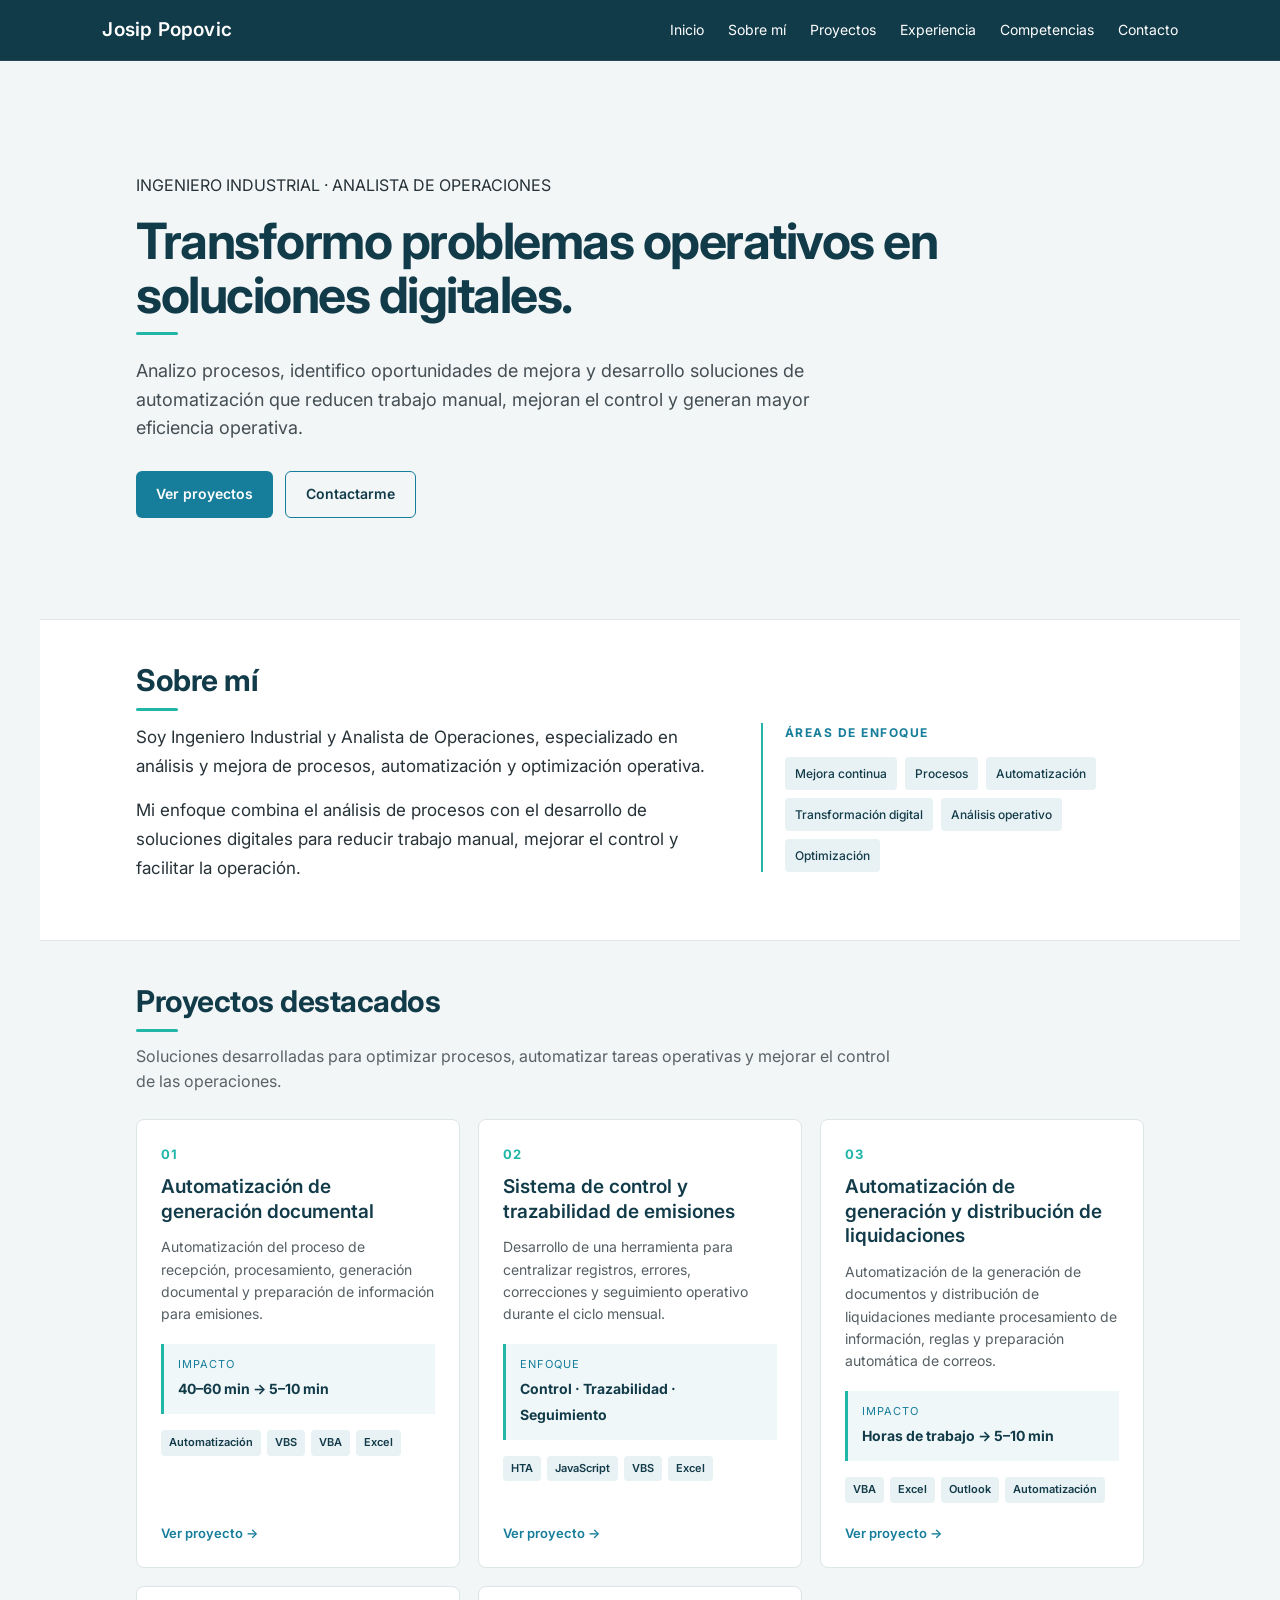
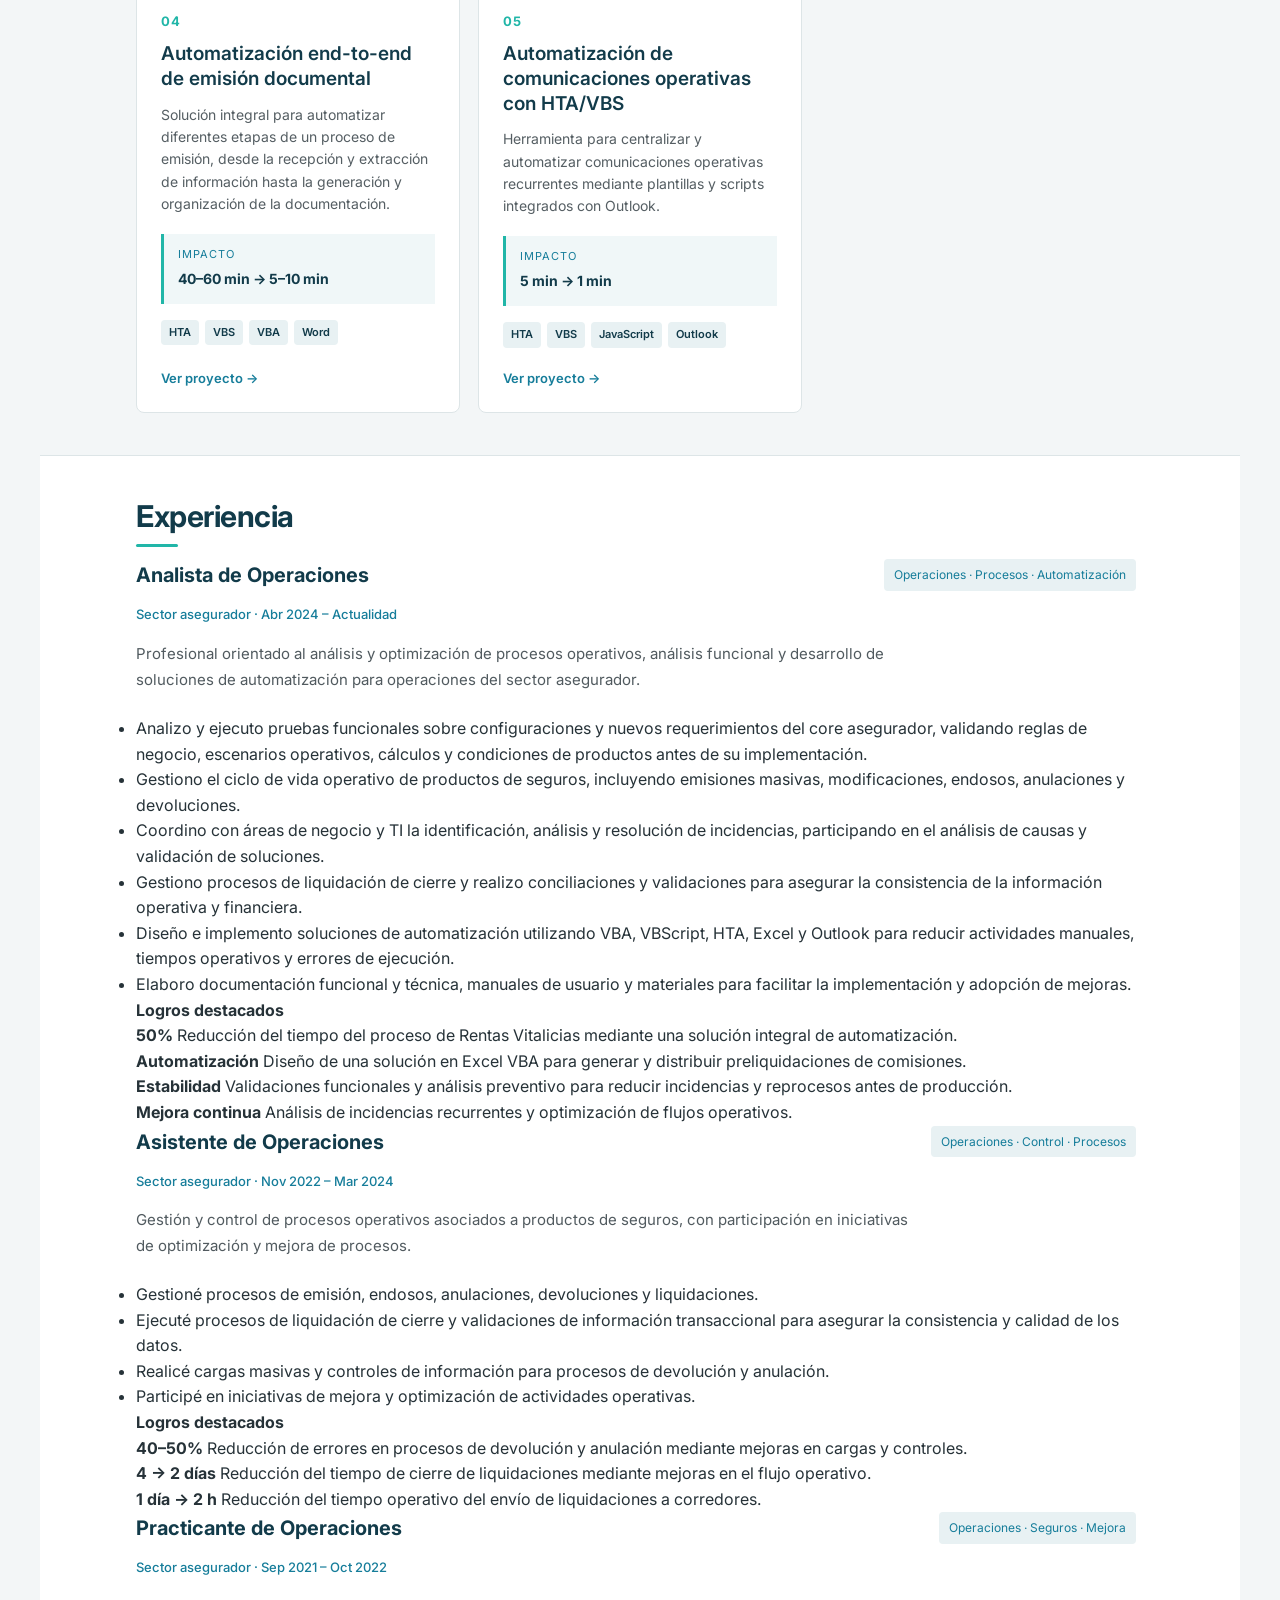
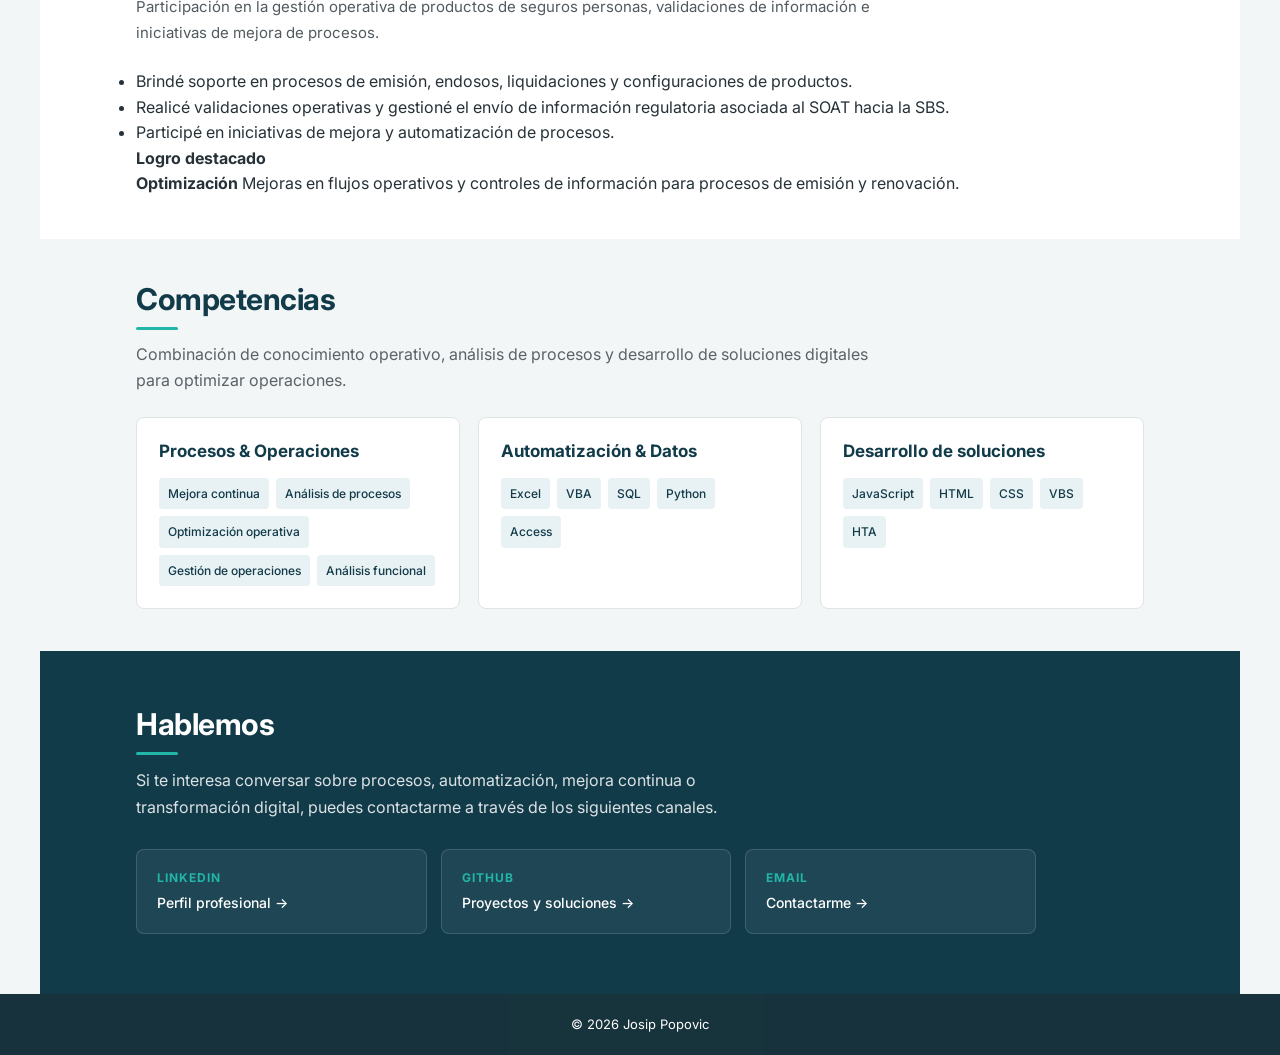
==== commit 96cd6ee2: "Update index.html" ====
--- a/index.html
+++ b/index.html
@@ -283,13 +283,17 @@
 
         <h2>Experiencia</h2>
 
+
         <div class="experience-item">
 
             <div class="experience-header">
 
                 <div>
                     <h3>Analista de Operaciones</h3>
-                    <span class="experience-company">Sector asegurador</span>
+
+                    <span class="experience-company">
+                        Sector asegurador · Abr 2024 – Actualidad
+                    </span>
                 </div>
 
                 <span class="experience-area">
@@ -298,32 +302,250 @@
 
             </div>
 
+
             <p>
-                Análisis y optimización de procesos operativos relacionados
-                con la gestión de emisiones, documentación, liquidaciones y
-                control de operaciones.
+                Profesional orientado al análisis y optimización de procesos
+                operativos, análisis funcional y desarrollo de soluciones de
+                automatización para operaciones del sector asegurador.
             </p>
 
-            <div class="experience-highlights">
+
+            <ul class="experience-list">
+
+                <li>
+                    Analizo y ejecuto pruebas funcionales sobre configuraciones
+                    y nuevos requerimientos del core asegurador, validando reglas
+                    de negocio, escenarios operativos, cálculos y condiciones de
+                    productos antes de su implementación.
+                </li>
+
+                <li>
+                    Gestiono el ciclo de vida operativo de productos de seguros,
+                    incluyendo emisiones masivas, modificaciones, endosos,
+                    anulaciones y devoluciones.
+                </li>
+
+                <li>
+                    Coordino con áreas de negocio y TI la identificación, análisis
+                    y resolución de incidencias, participando en el análisis de
+                    causas y validación de soluciones.
+                </li>
+
+                <li>
+                    Gestiono procesos de liquidación de cierre y realizo
+                    conciliaciones y validaciones para asegurar la consistencia
+                    de la información operativa y financiera.
+                </li>
+
+                <li>
+                    Diseño e implemento soluciones de automatización utilizando
+                    VBA, VBScript, HTA, Excel y Outlook para reducir actividades
+                    manuales, tiempos operativos y errores de ejecución.
+                </li>
+
+                <li>
+                    Elaboro documentación funcional y técnica, manuales de usuario
+                    y materiales para facilitar la implementación y adopción de
+                    mejoras.
+                </li>
+
+            </ul>
+
+
+            <div class="experience-results">
+
+                <h4>Logros destacados</h4>
+
+                <div class="result-grid">
+
+                    <div>
+                        <strong>50%</strong>
+                        <span>
+                            Reducción del tiempo del proceso de Rentas Vitalicias
+                            mediante una solución integral de automatización.
+                        </span>
+                    </div>
+
+                    <div>
+                        <strong>Automatización</strong>
+                        <span>
+                            Diseño de una solución en Excel VBA para generar y
+                            distribuir preliquidaciones de comisiones.
+                        </span>
+                    </div>
+
+                    <div>
+                        <strong>Estabilidad</strong>
+                        <span>
+                            Validaciones funcionales y análisis preventivo para
+                            reducir incidencias y reprocesos antes de producción.
+                        </span>
+                    </div>
+
+                    <div>
+                        <strong>Mejora continua</strong>
+                        <span>
+                            Análisis de incidencias recurrentes y optimización
+                            de flujos operativos.
+                        </span>
+                    </div>
+
+                </div>
+
+            </div>
+
+        </div>
+
+
+        <div class="experience-item">
+
+            <div class="experience-header">
 
                 <div>
-                    <strong>Procesos</strong>
-                    <span>Análisis y mejora de flujos operativos.</span>
-                </div>
+                    <h3>Asistente de Operaciones</h3>
+
+                    <span class="experience-company">
+                        Sector asegurador · Nov 2022 – Mar 2024
+                    </span>
+                </div>
+
+                <span class="experience-area">
+                    Operaciones · Control · Procesos
+                </span>
+
+            </div>
+
+
+            <p>
+                Gestión y control de procesos operativos asociados a productos
+                de seguros, con participación en iniciativas de optimización
+                y mejora de procesos.
+            </p>
+
+
+            <ul class="experience-list">
+
+                <li>
+                    Gestioné procesos de emisión, endosos, anulaciones,
+                    devoluciones y liquidaciones.
+                </li>
+
+                <li>
+                    Ejecuté procesos de liquidación de cierre y validaciones
+                    de información transaccional para asegurar la consistencia
+                    y calidad de los datos.
+                </li>
+
+                <li>
+                    Realicé cargas masivas y controles de información para
+                    procesos de devolución y anulación.
+                </li>
+
+                <li>
+                    Participé en iniciativas de mejora y optimización de
+                    actividades operativas.
+                </li>
+
+            </ul>
+
+
+            <div class="experience-results">
+
+                <h4>Logros destacados</h4>
+
+                <div class="result-grid">
+
+                    <div>
+                        <strong>40–50%</strong>
+                        <span>
+                            Reducción de errores en procesos de devolución y
+                            anulación mediante mejoras en cargas y controles.
+                        </span>
+                    </div>
+
+                    <div>
+                        <strong>4 → 2 días</strong>
+                        <span>
+                            Reducción del tiempo de cierre de liquidaciones
+                            mediante mejoras en el flujo operativo.
+                        </span>
+                    </div>
+
+                    <div>
+                        <strong>1 día → 2 h</strong>
+                        <span>
+                            Reducción del tiempo operativo del envío de
+                            liquidaciones a corredores.
+                        </span>
+                    </div>
+
+                </div>
+
+            </div>
+
+        </div>
+
+
+        <div class="experience-item">
+
+            <div class="experience-header">
 
                 <div>
-                    <strong>Automatización</strong>
-                    <span>Desarrollo de soluciones para reducir tareas manuales.</span>
-                </div>
-
-                <div>
-                    <strong>Control</strong>
-                    <span>Implementación de herramientas para mejorar trazabilidad.</span>
-                </div>
-
-                <div>
-                    <strong>Optimización</strong>
-                    <span>Identificación de oportunidades de eficiencia.</span>
+                    <h3>Practicante de Operaciones</h3>
+
+                    <span class="experience-company">
+                        Sector asegurador · Sep 2021 – Oct 2022
+                    </span>
+                </div>
+
+                <span class="experience-area">
+                    Operaciones · Seguros · Mejora
+                </span>
+
+            </div>
+
+
+            <p>
+                Participación en la gestión operativa de productos de seguros
+                personas, validaciones de información e iniciativas de mejora
+                de procesos.
+            </p>
+
+
+            <ul class="experience-list">
+
+                <li>
+                    Brindé soporte en procesos de emisión, endosos, liquidaciones
+                    y configuraciones de productos.
+                </li>
+
+                <li>
+                    Realicé validaciones operativas y gestioné el envío de
+                    información regulatoria asociada al SOAT hacia la SBS.
+                </li>
+
+                <li>
+                    Participé en iniciativas de mejora y automatización
+                    de procesos.
+                </li>
+
+            </ul>
+
+
+            <div class="experience-results">
+
+                <h4>Logro destacado</h4>
+
+                <div class="result-grid">
+
+                    <div>
+                        <strong>Optimización</strong>
+                        <span>
+                            Mejoras en flujos operativos y controles de información
+                            para procesos de emisión y renovación.
+                        </span>
+                    </div>
+
                 </div>
 
             </div>
@@ -429,4 +651,6 @@
     <p>© 2026 Josip Popovic</p>
 </footer>
 
-</body> </html>
+</body>
+
+</html>
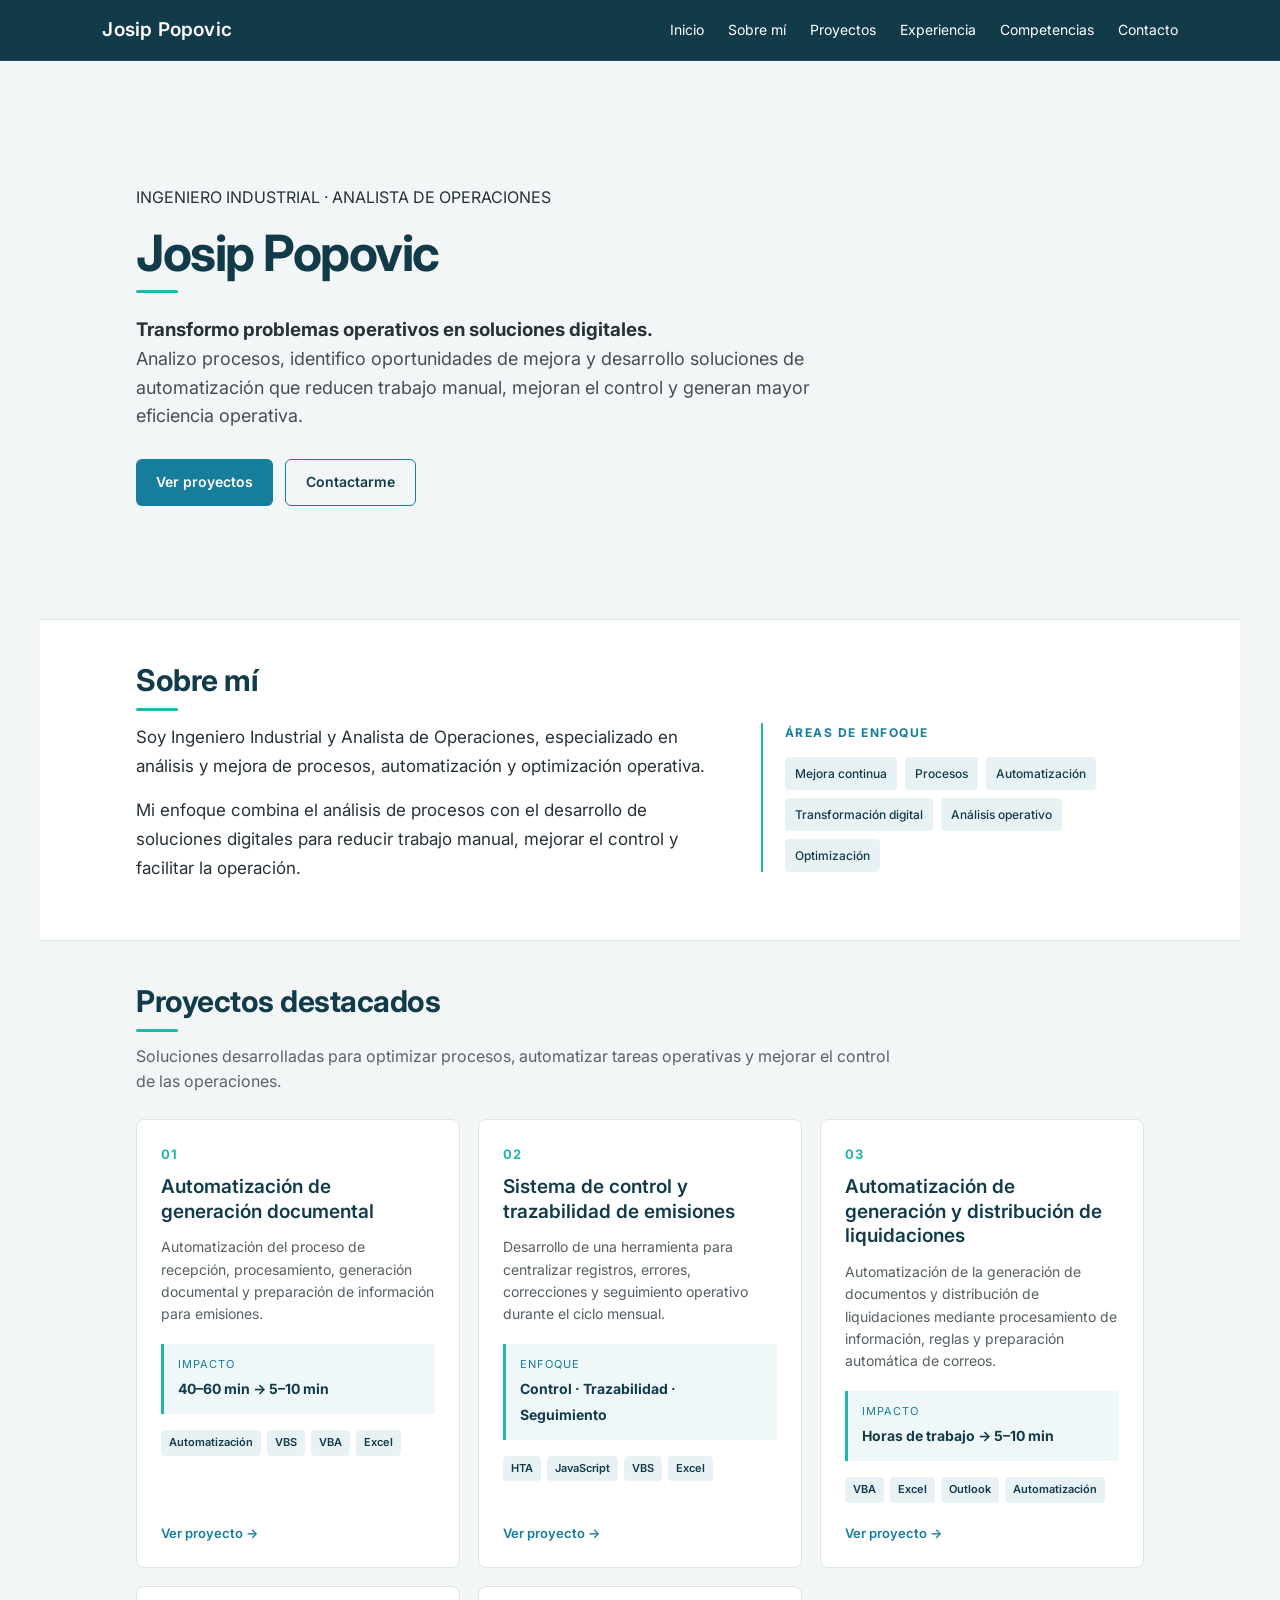
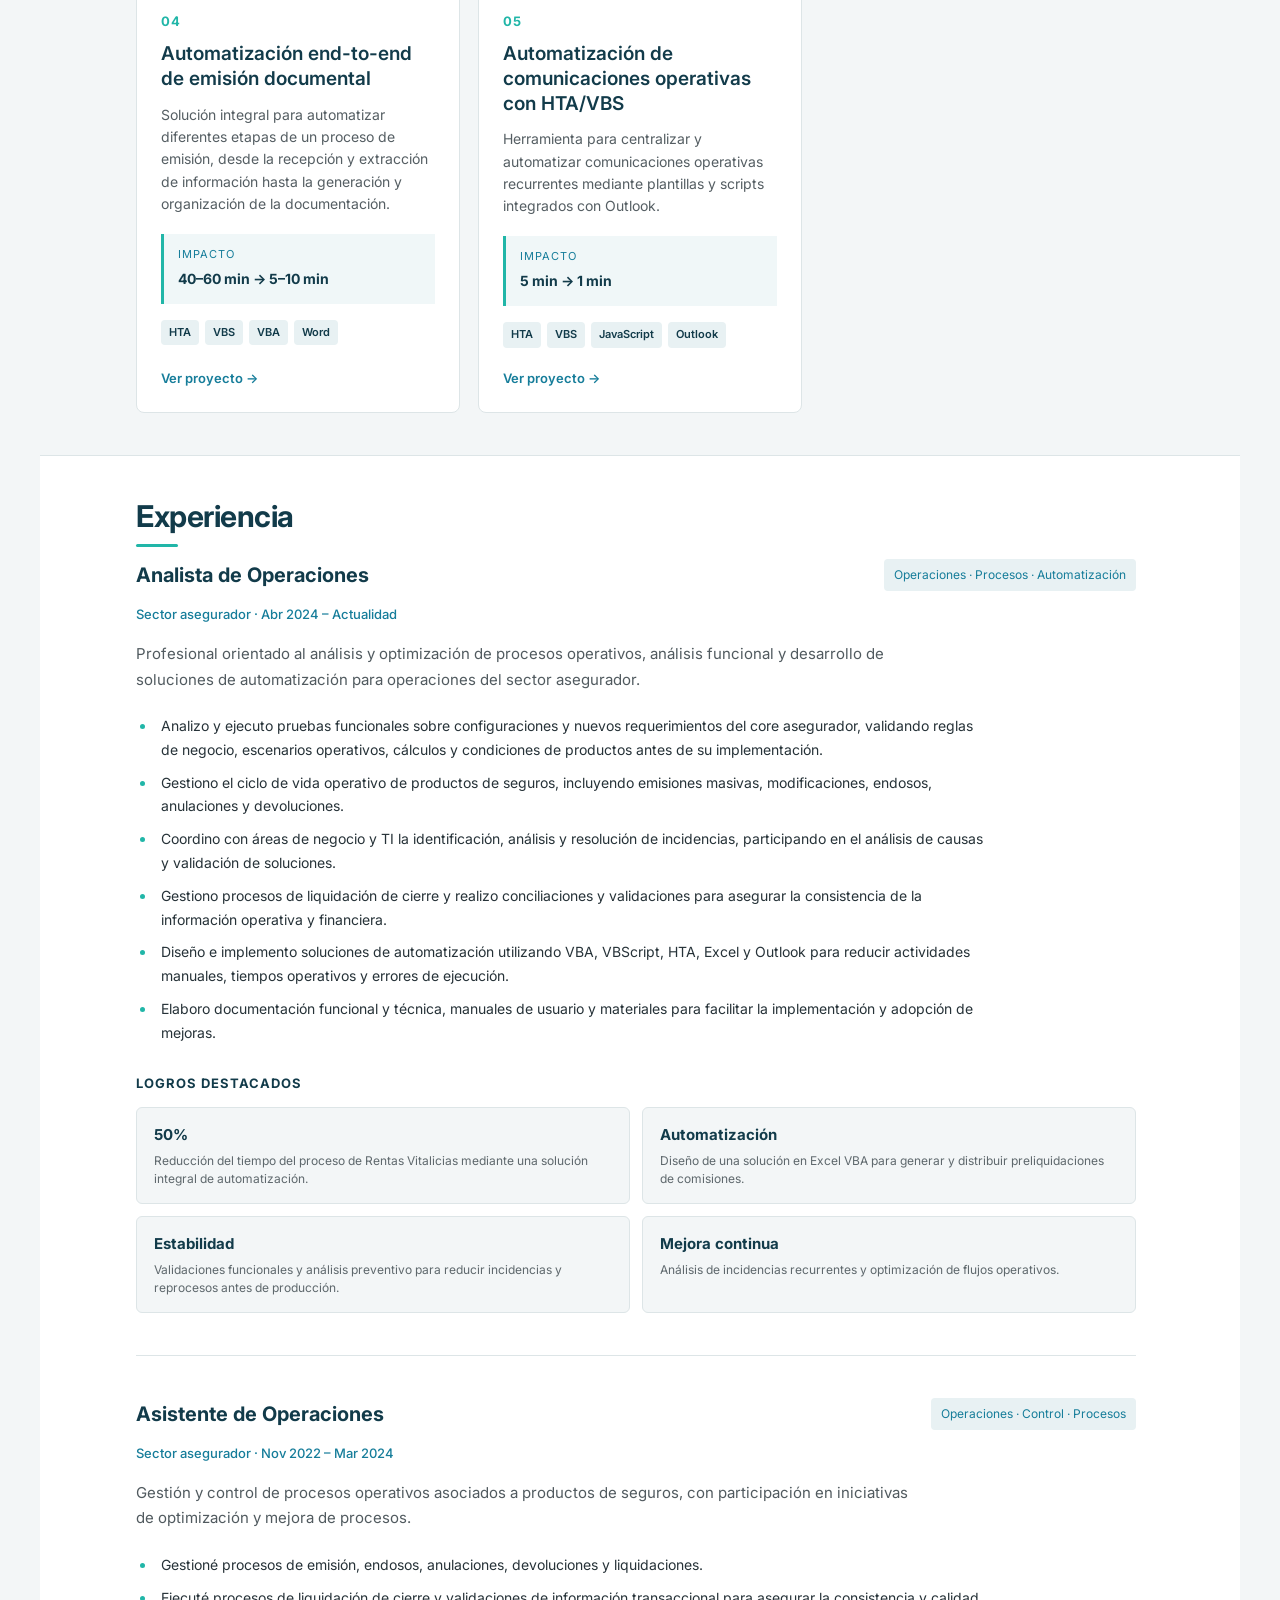
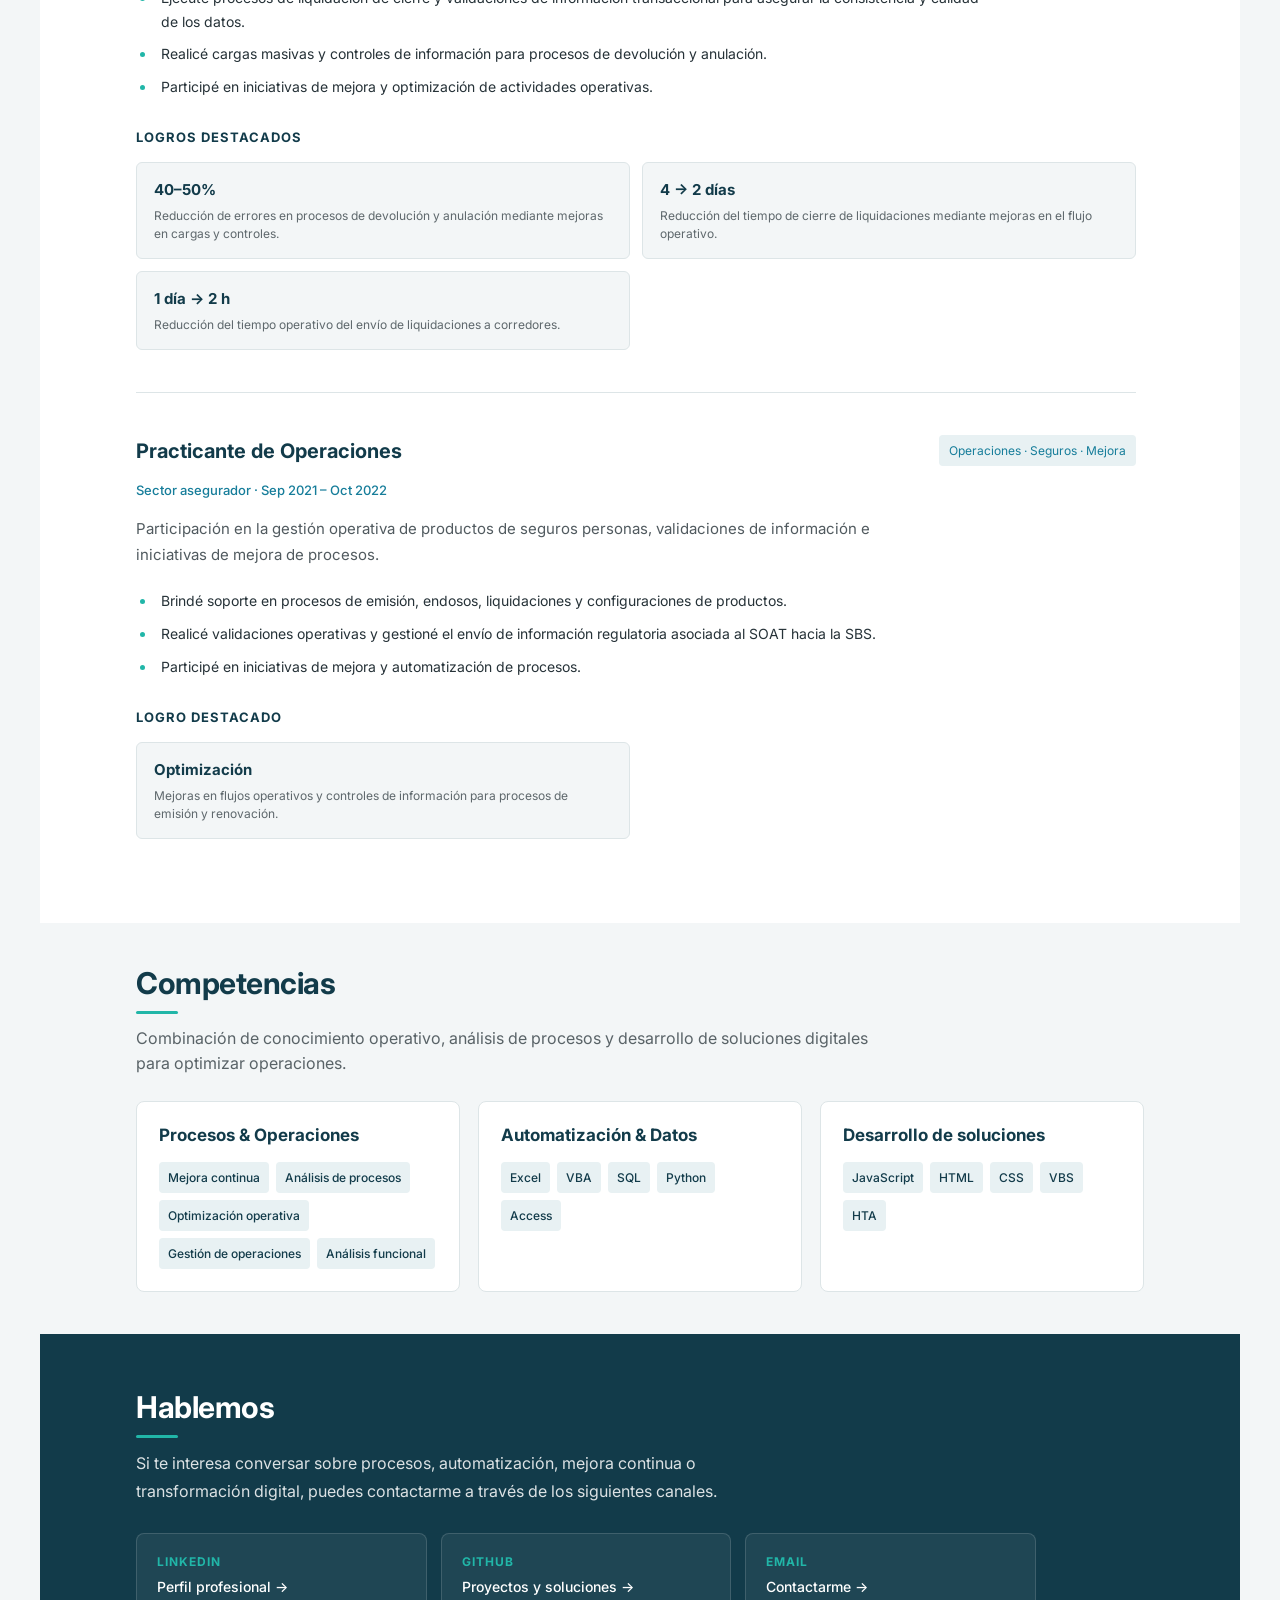
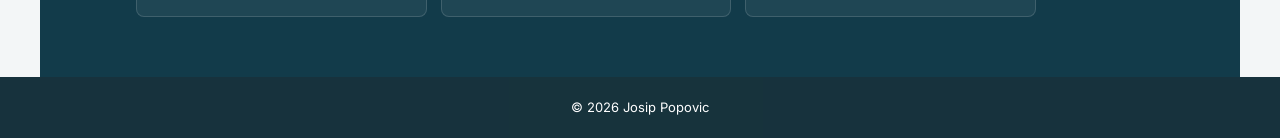
==== commit 71e53d9a: "Update index.html" ====
--- a/index.html
+++ b/index.html
@@ -39,8 +39,12 @@
         <p>INGENIERO INDUSTRIAL · ANALISTA DE OPERACIONES</p>
 
         <h2>
+            Josip Popovic
+        </h2>
+
+        <h3>
             Transformo problemas operativos en soluciones digitales.
-        </h2>
+        </h3>
 
         <p>
             Analizo procesos, identifico oportunidades de mejora y desarrollo
--- a/style.css
+++ b/style.css
@@ -117,15 +117,6 @@
 ======================================== */
 
 #inicio {
-    min-height: 68vh;
-    display: flex;
-    flex-direction: column;
-    justify-content: center;
-    padding-top: 75px;
-    padding-bottom: 65px;
-}
-
-#inicio {
     min-height: 62vh;
     display: flex;
     flex-direction: column;
@@ -150,6 +141,7 @@
     max-width: 720px;
     margin-bottom: 20px;
 }
+
 
 /* ========================================
    BOTONES DEL HERO
@@ -218,14 +210,54 @@
     color: var(--color-text);
 }
 
+.about-content {
+    display: grid;
+    grid-template-columns: 1.5fr 1fr;
+    gap: 50px;
+    align-items: start;
+}
+
+.about-main p {
+    max-width: 720px;
+    font-size: 16px;
+    line-height: 1.7;
+    color: var(--color-text);
+}
+
+.about-focus {
+    border-left: 2px solid var(--color-accent);
+    padding-left: 22px;
+}
+
+.about-focus > span {
+    display: block;
+    color: var(--color-secondary);
+    font-size: 12px;
+    font-weight: 700;
+    text-transform: uppercase;
+    letter-spacing: 1.5px;
+    margin-bottom: 14px;
+}
+
+.focus-list {
+    display: flex;
+    flex-wrap: wrap;
+    gap: 8px;
+}
+
+.focus-list span {
+    padding: 7px 10px;
+    background-color: #E8F1F3;
+    color: var(--color-primary);
+    border-radius: 4px;
+    font-size: 12px;
+    font-weight: 500;
+}
+
 
 /* ========================================
    PROYECTOS
 ======================================== */
-
-#proyectos {
-    background-color: var(--color-background);
-}
 
 #proyectos {
     background-color: var(--color-background);
@@ -357,9 +389,121 @@
     opacity: 0.8;
 }
 
-
-/* ========================================
-   HABILIDADES
+.experience-item {
+    max-width: 1000px;
+    padding-bottom: 42px;
+}
+
+/* Separación visual entre cargos */
+
+.experience-item + .experience-item {
+    border-top: 1px solid #DDE5E7;
+    padding-top: 42px;
+}
+
+.experience-header {
+    display: flex;
+    justify-content: space-between;
+    align-items: flex-start;
+    gap: 20px;
+    margin-bottom: 14px;
+}
+
+.experience-header h3 {
+    margin-bottom: 4px;
+}
+
+.experience-company {
+    font-size: 13px;
+    color: var(--color-secondary);
+    font-weight: 500;
+}
+
+.experience-area {
+    font-size: 12px;
+    color: var(--color-secondary);
+    background-color: #E8F1F3;
+    padding: 6px 10px;
+    border-radius: 4px;
+    white-space: nowrap;
+}
+
+.experience-item > p {
+    max-width: 780px;
+    font-size: 15px;
+    line-height: 1.7;
+    color: var(--color-text);
+    opacity: 0.82;
+    margin-bottom: 22px;
+}
+
+
+/* Lista de responsabilidades */
+
+.experience-list {
+    max-width: 850px;
+    margin: 0 0 28px 0;
+    padding-left: 20px;
+}
+
+.experience-list li {
+    color: var(--color-text);
+    font-size: 14px;
+    line-height: 1.7;
+    margin-bottom: 9px;
+    padding-left: 5px;
+}
+
+.experience-list li::marker {
+    color: var(--color-accent);
+}
+
+
+/* Logros */
+
+.experience-results {
+    margin-top: 25px;
+}
+
+.experience-results h4 {
+    color: var(--color-primary);
+    font-size: 13px;
+    text-transform: uppercase;
+    letter-spacing: 1px;
+    margin-bottom: 14px;
+}
+
+.result-grid {
+    display: grid;
+    grid-template-columns: repeat(2, 1fr);
+    gap: 12px;
+}
+
+.result-grid div {
+    padding: 15px 17px;
+    background-color: var(--color-background);
+    border: 1px solid #DDE5E7;
+    border-radius: 6px;
+}
+
+.result-grid strong {
+    display: block;
+    color: var(--color-primary);
+    font-size: 15px;
+    margin-bottom: 5px;
+}
+
+.result-grid span {
+    display: block;
+    color: var(--color-text);
+    opacity: 0.72;
+    font-size: 12px;
+    line-height: 1.5;
+}
+
+
+/* ========================================
+   HABILIDADES / COMPETENCIAS
 ======================================== */
 
 section:not(#inicio):not(#sobre-mi):not(#proyectos):not(#experiencia):not(#contacto) {
@@ -369,6 +513,255 @@
 section:not(#inicio):not(#sobre-mi):not(#proyectos):not(#experiencia):not(#contacto) p {
     color: var(--color-text);
     font-size: 16px;
+}
+
+.skills-grid {
+    display: grid;
+    grid-template-columns: repeat(3, 1fr);
+    gap: 18px;
+    margin-top: 24px;
+}
+
+.skill-group {
+    background-color: var(--color-white);
+    border: 1px solid #DDE5E7;
+    border-radius: 8px;
+    padding: 22px;
+}
+
+.skill-group h3 {
+    color: var(--color-primary);
+    font-size: 17px;
+    line-height: 1.3;
+    margin-bottom: 16px;
+}
+
+.skill-list {
+    display: flex;
+    flex-wrap: wrap;
+    gap: 7px;
+}
+
+.skill-list span {
+    display: inline-block;
+    padding: 6px 9px;
+    background-color: #E8F1F3;
+    color: var(--color-primary);
+    border-radius: 4px;
+    font-size: 12px;
+    font-weight: 500;
+}
+
+
+/* ========================================
+   DETALLE DE PROYECTO
+======================================== */
+
+.project-detail {
+    padding-top: 70px;
+    padding-bottom: 55px;
+}
+
+.project-detail-label {
+    color: var(--color-secondary);
+    font-size: 12px;
+    font-weight: 700;
+    letter-spacing: 1.5px;
+    text-transform: uppercase;
+    margin-bottom: 14px;
+}
+
+.project-detail h2 {
+    font-size: 46px;
+    line-height: 1.1;
+    max-width: 900px;
+    margin-bottom: 22px;
+}
+
+.project-detail-intro {
+    font-size: 18px;
+    line-height: 1.7;
+    max-width: 800px;
+    color: var(--color-text);
+    opacity: 0.82;
+}
+
+
+/* ========================================
+   IMPACTO DEL PROYECTO
+======================================== */
+
+.project-detail-impact {
+    display: grid;
+    grid-template-columns: repeat(3, 1fr);
+    gap: 14px;
+    max-width: 850px;
+    margin-top: 35px;
+}
+
+.project-detail-impact div {
+    background-color: var(--color-white);
+    border: 1px solid #DDE5E7;
+    border-radius: 8px;
+    padding: 18px 20px;
+}
+
+.project-detail-impact span {
+    display: block;
+    color: var(--color-secondary);
+    font-size: 11px;
+    text-transform: uppercase;
+    letter-spacing: 1px;
+    margin-bottom: 5px;
+}
+
+.project-detail-impact strong {
+    color: var(--color-primary);
+    font-size: 22px;
+}
+
+
+/* ========================================
+   SECCIONES DEL PROYECTO
+======================================== */
+
+.project-detail-section {
+    background-color: var(--color-white);
+    border-top: 1px solid #DDE5E7;
+}
+
+.project-detail-section h2 {
+    font-size: 30px;
+    margin-bottom: 20px;
+}
+
+.project-detail-section p {
+    max-width: 800px;
+    font-size: 16px;
+    line-height: 1.75;
+    color: var(--color-text);
+    opacity: 0.82;
+}
+
+
+/* ========================================
+   FLUJO DEL PROCESO
+======================================== */
+
+.process-flow {
+    display: grid;
+    grid-template-columns: repeat(6, 1fr);
+    gap: 10px;
+    margin-top: 30px;
+}
+
+.process-flow div {
+    background-color: var(--color-background);
+    border: 1px solid #DDE5E7;
+    border-radius: 6px;
+    padding: 15px 10px;
+    text-align: center;
+}
+
+.process-flow strong {
+    display: block;
+    color: var(--color-accent);
+    font-size: 12px;
+    margin-bottom: 5px;
+}
+
+.process-flow span {
+    color: var(--color-primary);
+    font-size: 12px;
+    font-weight: 600;
+}
+
+
+/* ========================================
+   GRID DE FUNCIONAMIENTO
+======================================== */
+
+.project-detail-grid {
+    display: grid;
+    grid-template-columns: 1fr 1fr;
+    gap: 16px;
+    margin-top: 25px;
+}
+
+.project-detail-grid div {
+    background-color: var(--color-background);
+    border: 1px solid #DDE5E7;
+    border-radius: 8px;
+    padding: 20px;
+}
+
+.project-detail-grid h3 {
+    color: var(--color-primary);
+    font-size: 17px;
+    margin-bottom: 8px;
+}
+
+.project-detail-grid p {
+    font-size: 14px;
+    margin-bottom: 0;
+}
+
+
+/* ========================================
+   RESULTADO
+======================================== */
+
+.result-highlight {
+    max-width: 650px;
+    margin-top: 25px;
+    padding: 22px;
+    background-color: #F0F7F8;
+    border-left: 4px solid var(--color-accent);
+    border-radius: 4px;
+}
+
+.result-highlight strong {
+    display: block;
+    color: var(--color-primary);
+    font-size: 26px;
+    margin-bottom: 5px;
+}
+
+.result-highlight span {
+    color: var(--color-text);
+    font-size: 14px;
+}
+
+
+/* ========================================
+   CONFIDENCIALIDAD
+======================================== */
+
+.confidentiality {
+    background-color: var(--color-background);
+}
+
+.confidentiality p {
+    opacity: 0.7;
+    font-size: 14px;
+}
+
+
+/* ========================================
+   NAVEGACIÓN DE PROYECTOS
+======================================== */
+
+.project-navigation {
+    background-color: var(--color-background);
+    padding-top: 30px;
+    padding-bottom: 45px;
+}
+
+.project-navigation a {
+    color: var(--color-primary);
+    text-decoration: none;
+    font-size: 14px;
+    font-weight: 600;
 }
 
 
@@ -379,6 +772,8 @@
 #contacto {
     background-color: var(--color-primary);
     color: var(--color-white);
+    padding-top: 55px;
+    padding-bottom: 60px;
 }
 
 #contacto h2 {
@@ -388,6 +783,53 @@
 #contacto p {
     color: var(--color-white);
     opacity: 0.85;
+}
+
+.contact-intro {
+    max-width: 650px;
+    color: var(--color-white);
+    opacity: 0.82;
+    font-size: 16px;
+    line-height: 1.7;
+    margin-bottom: 28px;
+}
+
+.contact-links {
+    display: grid;
+    grid-template-columns: repeat(3, 1fr);
+    gap: 14px;
+    max-width: 900px;
+}
+
+.contact-item {
+    display: flex;
+    flex-direction: column;
+    gap: 5px;
+    padding: 18px 20px;
+    background-color: rgba(255, 255, 255, 0.06);
+    border: 1px solid rgba(255, 255, 255, 0.14);
+    border-radius: 8px;
+    text-decoration: none;
+    transition: transform 0.2s ease, background-color 0.2s ease;
+}
+
+.contact-item:hover {
+    background-color: rgba(255, 255, 255, 0.10);
+    transform: translateY(-3px);
+}
+
+.contact-item span {
+    color: var(--color-accent);
+    font-size: 12px;
+    font-weight: 700;
+    text-transform: uppercase;
+    letter-spacing: 1px;
+}
+
+.contact-item strong {
+    color: var(--color-white);
+    font-size: 14px;
+    font-weight: 500;
 }
 
 
@@ -410,13 +852,9 @@
 ======================================== */
 
 @media (max-width: 768px) {
-   .hero-buttons {
-       width: 100%;
-   }
-   
-   .hero-buttons a {
-       width: 100%;
-   }
+
+    /* Header */
+
     header {
         flex-direction: column;
         gap: 12px;
@@ -429,9 +867,15 @@
         gap: 12px;
     }
 
+
+    /* Secciones */
+
     section {
         padding: 38px 7%;
     }
+
+
+    /* Hero */
 
     #inicio {
         min-height: 75vh;
@@ -448,135 +892,38 @@
         font-size: 16px;
     }
 
-    #proyectos article {
-        padding: 22px;
-    }
-    .projects-grid {
-        grid-template-columns: 1fr;
-    }
-}
-.about-content {
-    display: grid;
-    grid-template-columns: 1.5fr 1fr;
-    gap: 50px;
-    align-items: start;
-}
-
-.about-main p {
-    max-width: 720px;
-    font-size: 16px;
-    line-height: 1.7;
-    color: var(--color-text);
-}
-
-.about-focus {
-    border-left: 2px solid var(--color-accent);
-    padding-left: 22px;
-}
-
-.about-focus > span {
-    display: block;
-    color: var(--color-secondary);
-    font-size: 12px;
-    font-weight: 700;
-    text-transform: uppercase;
-    letter-spacing: 1.5px;
-    margin-bottom: 14px;
-}
-
-.focus-list {
-    display: flex;
-    flex-wrap: wrap;
-    gap: 8px;
-}
-
-.focus-list span {
-    padding: 7px 10px;
-    background-color: #E8F1F3;
-    color: var(--color-primary);
-    border-radius: 4px;
-    font-size: 12px;
-    font-weight: 500;
-}
-
-@media (max-width: 768px) {
+
+    /* Botones */
+
+    .hero-buttons {
+        width: 100%;
+    }
+
+    .hero-buttons a {
+        width: 100%;
+    }
+
+
+    /* Sobre mí */
 
     .about-content {
         grid-template-columns: 1fr;
         gap: 28px;
     }
 
-}
-
-.experience-item {
-    max-width: 1000px;
-}
-
-.experience-header {
-    display: flex;
-    justify-content: space-between;
-    align-items: flex-start;
-    gap: 20px;
-    margin-bottom: 14px;
-}
-
-.experience-header h3 {
-    margin-bottom: 4px;
-}
-
-.experience-company {
-    font-size: 13px;
-    color: var(--color-secondary);
-    font-weight: 500;
-}
-
-.experience-area {
-    font-size: 12px;
-    color: var(--color-secondary);
-    background-color: #E8F1F3;
-    padding: 6px 10px;
-    border-radius: 4px;
-    white-space: nowrap;
-}
-
-.experience-item > p {
-    max-width: 780px;
-    font-size: 15px;
-    line-height: 1.7;
-    color: var(--color-text);
-    opacity: 0.82;
-    margin-bottom: 24px;
-}
-
-.experience-highlights {
-    display: grid;
-    grid-template-columns: repeat(4, 1fr);
-    gap: 12px;
-}
-
-.experience-highlights div {
-    padding: 15px;
-    background-color: var(--color-background);
-    border: 1px solid #DDE5E7;
-    border-radius: 6px;
-}
-
-.experience-highlights strong {
-    display: block;
-    color: var(--color-primary);
-    font-size: 14px;
-    margin-bottom: 5px;
-}
-
-.experience-highlights span {
-    display: block;
-    color: var(--color-text);
-    opacity: 0.72;
-    font-size: 12px;
-    line-height: 1.5;
-}
-
-@media (max-width: 768px) {
+
+    /* Proyectos */
+
+    .projects-grid {
+        grid-template-columns: 1fr;
+    }
+
+    #proyectos article {
+        padding: 22px;
+    }
+
+
+    /* Experiencia */
 
     .experience-header {
         flex-direction: column;
@@ -587,371 +934,57 @@
         white-space: normal;
     }
 
-    .experience-highlights {
-        grid-template-columns: 1fr 1fr;
-    }
-
-}
-/* ========================================
-   COMPETENCIAS
-======================================== */
-
-.skills-grid {
-    display: grid;
-    grid-template-columns: repeat(3, 1fr);
-    gap: 18px;
-    margin-top: 24px;
-}
-
-.skill-group {
-    background-color: var(--color-white);
-    border: 1px solid #DDE5E7;
-    border-radius: 8px;
-    padding: 22px;
-}
-
-.skill-group h3 {
-    color: var(--color-primary);
-    font-size: 17px;
-    line-height: 1.3;
-    margin-bottom: 16px;
-}
-
-.skill-list {
-    display: flex;
-    flex-wrap: wrap;
-    gap: 7px;
-}
-
-.skill-list span {
-    display: inline-block;
-    padding: 6px 9px;
-    background-color: #E8F1F3;
-    color: var(--color-primary);
-    border-radius: 4px;
-    font-size: 12px;
-    font-weight: 500;
-}
-
-@media (max-width: 768px) {
+    .experience-item {
+        padding-bottom: 32px;
+    }
+
+    .experience-item + .experience-item {
+        padding-top: 32px;
+    }
+
+    .result-grid {
+        grid-template-columns: 1fr;
+    }
+
+
+    /* Competencias */
 
     .skills-grid {
         grid-template-columns: 1fr;
     }
 
-}
-/* ========================================
-DETALLE DE PROYECTO
-======================================== */
-
-.project-detail {
-padding-top: 70px;
-padding-bottom: 55px;
-}
-
-.project-detail-label {
-color: var(--color-secondary);
-font-size: 12px;
-font-weight: 700;
-letter-spacing: 1.5px;
-text-transform: uppercase;
-margin-bottom: 14px;
-}
-
-.project-detail h2 {
-font-size: 46px;
-line-height: 1.1;
-max-width: 900px;
-margin-bottom: 22px;
-}
-
-.project-detail-intro {
-font-size: 18px;
-line-height: 1.7;
-max-width: 800px;
-color: var(--color-text);
-opacity: 0.82;
-}
-
-/* ========================================
-IMPACTO
-======================================== */
-
-.project-detail-impact {
-display: grid;
-grid-template-columns: repeat(3, 1fr);
-gap: 14px;
-max-width: 850px;
-margin-top: 35px;
-}
-
-.project-detail-impact div {
-background-color: var(--color-white);
-border: 1px solid #DDE5E7;
-border-radius: 8px;
-padding: 18px 20px;
-}
-
-.project-detail-impact span {
-display: block;
-color: var(--color-secondary);
-font-size: 11px;
-text-transform: uppercase;
-letter-spacing: 1px;
-margin-bottom: 5px;
-}
-
-.project-detail-impact strong {
-color: var(--color-primary);
-font-size: 22px;
-}
-
-/* ========================================
-SECCIONES DEL PROYECTO
-======================================== */
-
-.project-detail-section {
-background-color: var(--color-white);
-border-top: 1px solid #DDE5E7;
-}
-
-.project-detail-section h2 {
-font-size: 30px;
-margin-bottom: 20px;
-}
-
-.project-detail-section p {
-max-width: 800px;
-font-size: 16px;
-line-height: 1.75;
-color: var(--color-text);
-opacity: 0.82;
-}
-
-/* ========================================
-FLUJO DEL PROCESO
-======================================== */
-
-.process-flow {
-display: grid;
-grid-template-columns: repeat(6, 1fr);
-gap: 10px;
-margin-top: 30px;
-}
-
-.process-flow div {
-background-color: var(--color-background);
-border: 1px solid #DDE5E7;
-border-radius: 6px;
-padding: 15px 10px;
-text-align: center;
-}
-
-.process-flow strong {
-display: block;
-color: var(--color-accent);
-font-size: 12px;
-margin-bottom: 5px;
-}
-
-.process-flow span {
-color: var(--color-primary);
-font-size: 12px;
-font-weight: 600;
-}
-
-/* ========================================
-GRID DE FUNCIONAMIENTO
-======================================== */
-
-.project-detail-grid {
-display: grid;
-grid-template-columns: 1fr 1fr;
-gap: 16px;
-margin-top: 25px;
-}
-
-.project-detail-grid div {
-background-color: var(--color-background);
-border: 1px solid #DDE5E7;
-border-radius: 8px;
-padding: 20px;
-}
-
-.project-detail-grid h3 {
-color: var(--color-primary);
-font-size: 17px;
-margin-bottom: 8px;
-}
-
-.project-detail-grid p {
-font-size: 14px;
-margin-bottom: 0;
-}
-
-/* ========================================
-RESULTADO
-======================================== */
-
-.result-highlight {
-max-width: 650px;
-margin-top: 25px;
-padding: 22px;
-background-color: #F0F7F8;
-border-left: 4px solid var(--color-accent);
-border-radius: 4px;
-}
-
-.result-highlight strong {
-display: block;
-color: var(--color-primary);
-font-size: 26px;
-margin-bottom: 5px;
-}
-
-.result-highlight span {
-color: var(--color-text);
-font-size: 14px;
-}
-
-/* ========================================
-CONFIDENCIALIDAD
-======================================== */
-
-.confidentiality {
-background-color: var(--color-background);
-}
-
-.confidentiality p {
-opacity: 0.7;
-font-size: 14px;
-}
-
-/* ========================================
-NAVEGACIÓN
-======================================== */
-
-.project-navigation {
-background-color: var(--color-background);
-padding-top: 30px;
-padding-bottom: 45px;
-}
-
-.project-navigation a {
-color: var(--color-secondary);
-text-decoration: none;
-font-size: 14px;
-font-weight: 600;
-}
-
-.project-navigation a {
-color: var(--color-primary);
-}
-
-/* ========================================
-RESPONSIVE
-======================================== */
-
-@media (max-width: 768px) {
-
-.project-detail {
-    padding-top: 45px;
-}
-
-.project-detail h2 {
-    font-size: 36px;
-}
-
-.project-detail-intro {
-    font-size: 16px;
-}
-
-.project-detail-impact {
-    grid-template-columns: 1fr;
-}
-
-.process-flow {
-    grid-template-columns: 1fr 1fr;
-}
-
-.project-detail-grid {
-    grid-template-columns: 1fr;
-}
-
-}
-
-/* ========================================
-CONTACTO
-======================================== */
-
-#contacto {
-background-color: var(--color-primary);
-color: var(--color-white);
-padding-top: 55px;
-padding-bottom: 60px;
-}
-
-#contacto h2 {
-color: var(--color-white);
-}
-
-.contact-intro {
-max-width: 650px;
-color: var(--color-white);
-opacity: 0.82;
-font-size: 16px;
-line-height: 1.7;
-margin-bottom: 28px;
-}
-
-.contact-links {
-display: grid;
-grid-template-columns: repeat(3, 1fr);
-gap: 14px;
-max-width: 900px;
-}
-
-.contact-item {
-display: flex;
-flex-direction: column;
-gap: 5px;
-padding: 18px 20px;
-background-color: rgba(255, 255, 255, 0.06);
-border: 1px solid rgba(255, 255, 255, 0.14);
-border-radius: 8px;
-text-decoration: none;
-transition: transform 0.2s ease, background-color 0.2s ease;
-}
-
-.contact-item:hover {
-background-color: rgba(255, 255, 255, 0.10);
-transform: translateY(-3px);
-}
-
-.contact-item span {
-color: var(--color-accent);
-font-size: 12px;
-font-weight: 700;
-text-transform: uppercase;
-letter-spacing: 1px;
-}
-
-.contact-item strong {
-color: var(--color-white);
-font-size: 14px;
-font-weight: 500;
-}
-
-/* ========================================
-CONTACTO - RESPONSIVE
-======================================== */
-
-@media (max-width: 768px) {
-
-```
-.contact-links {
-    grid-template-columns: 1fr;
-}
-```
-
-}
+
+    /* Detalle de proyecto */
+
+    .project-detail {
+        padding-top: 45px;
+    }
+
+    .project-detail h2 {
+        font-size: 36px;
+    }
+
+    .project-detail-intro {
+        font-size: 16px;
+    }
+
+    .project-detail-impact {
+        grid-template-columns: 1fr;
+    }
+
+    .process-flow {
+        grid-template-columns: 1fr 1fr;
+    }
+
+    .project-detail-grid {
+        grid-template-columns: 1fr;
+    }
+
+
+    /* Contacto */
+
+    .contact-links {
+        grid-template-columns: 1fr;
+    }
+
+}
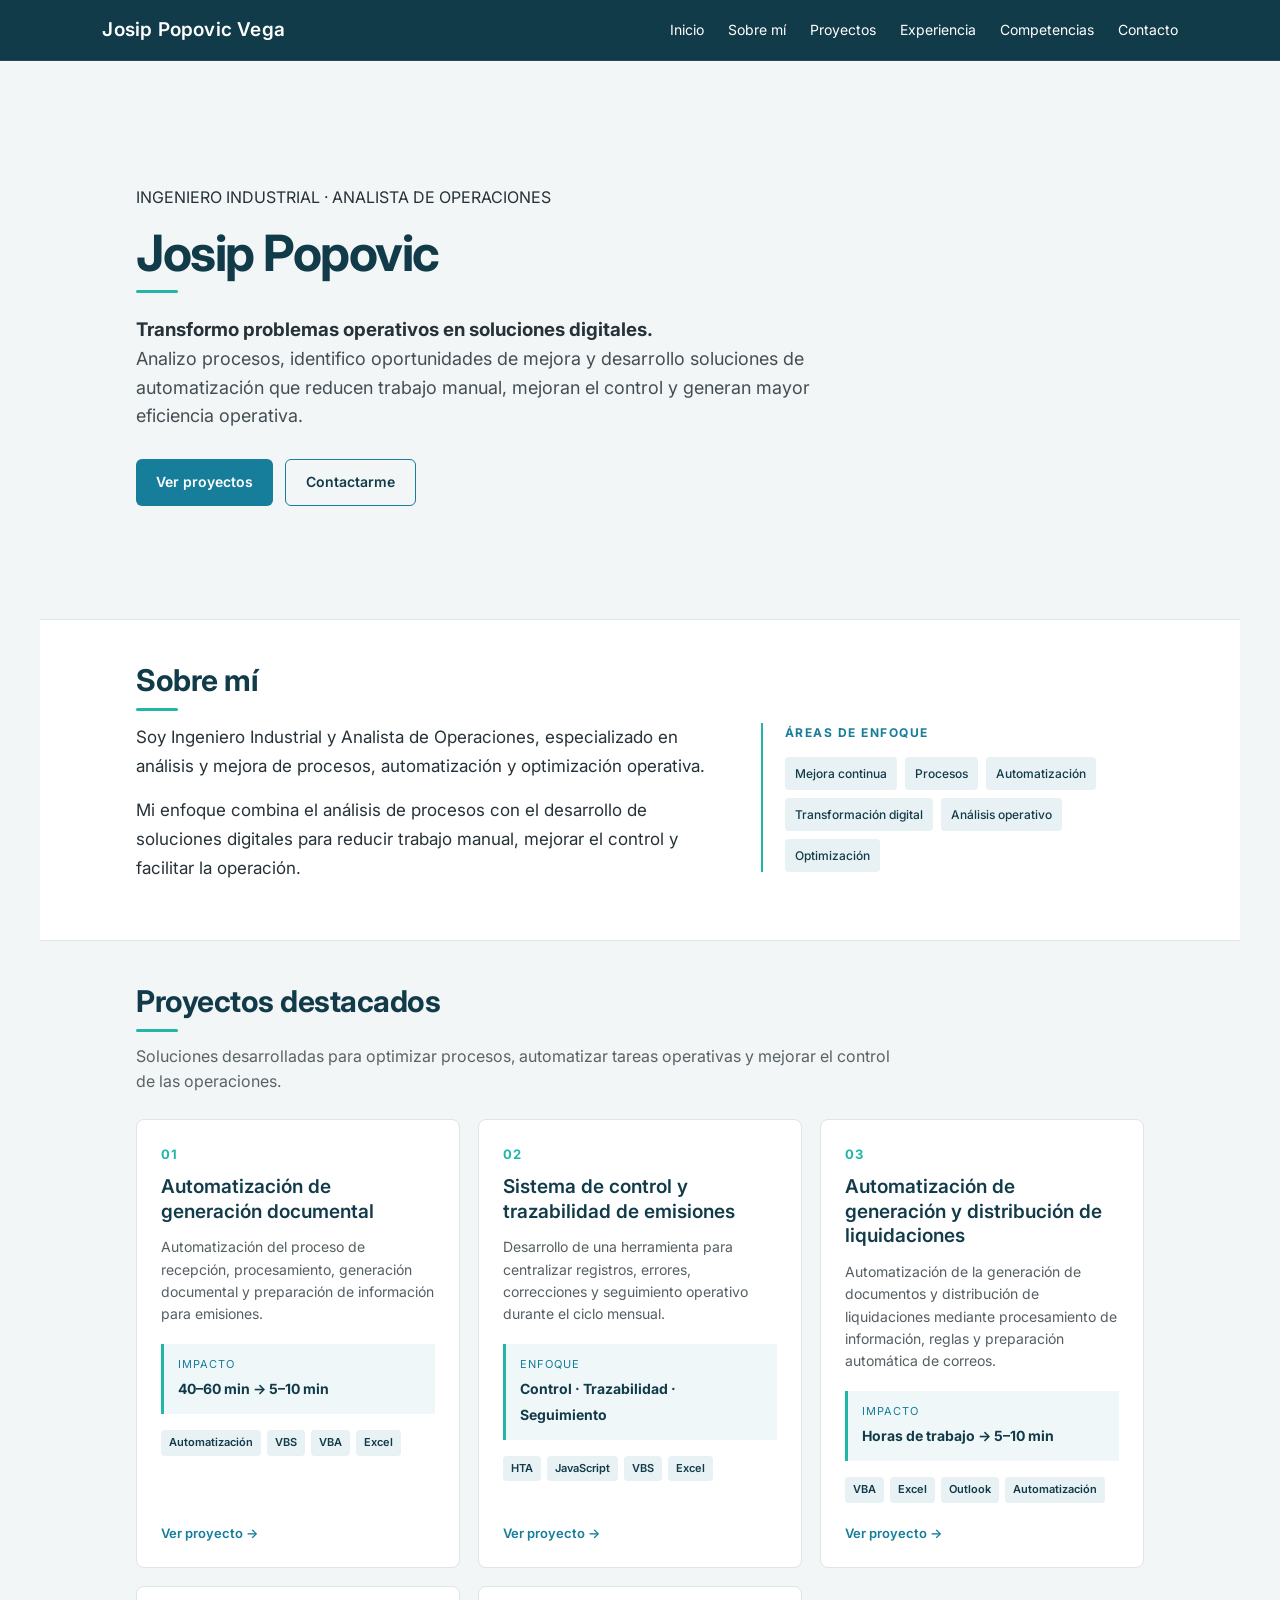
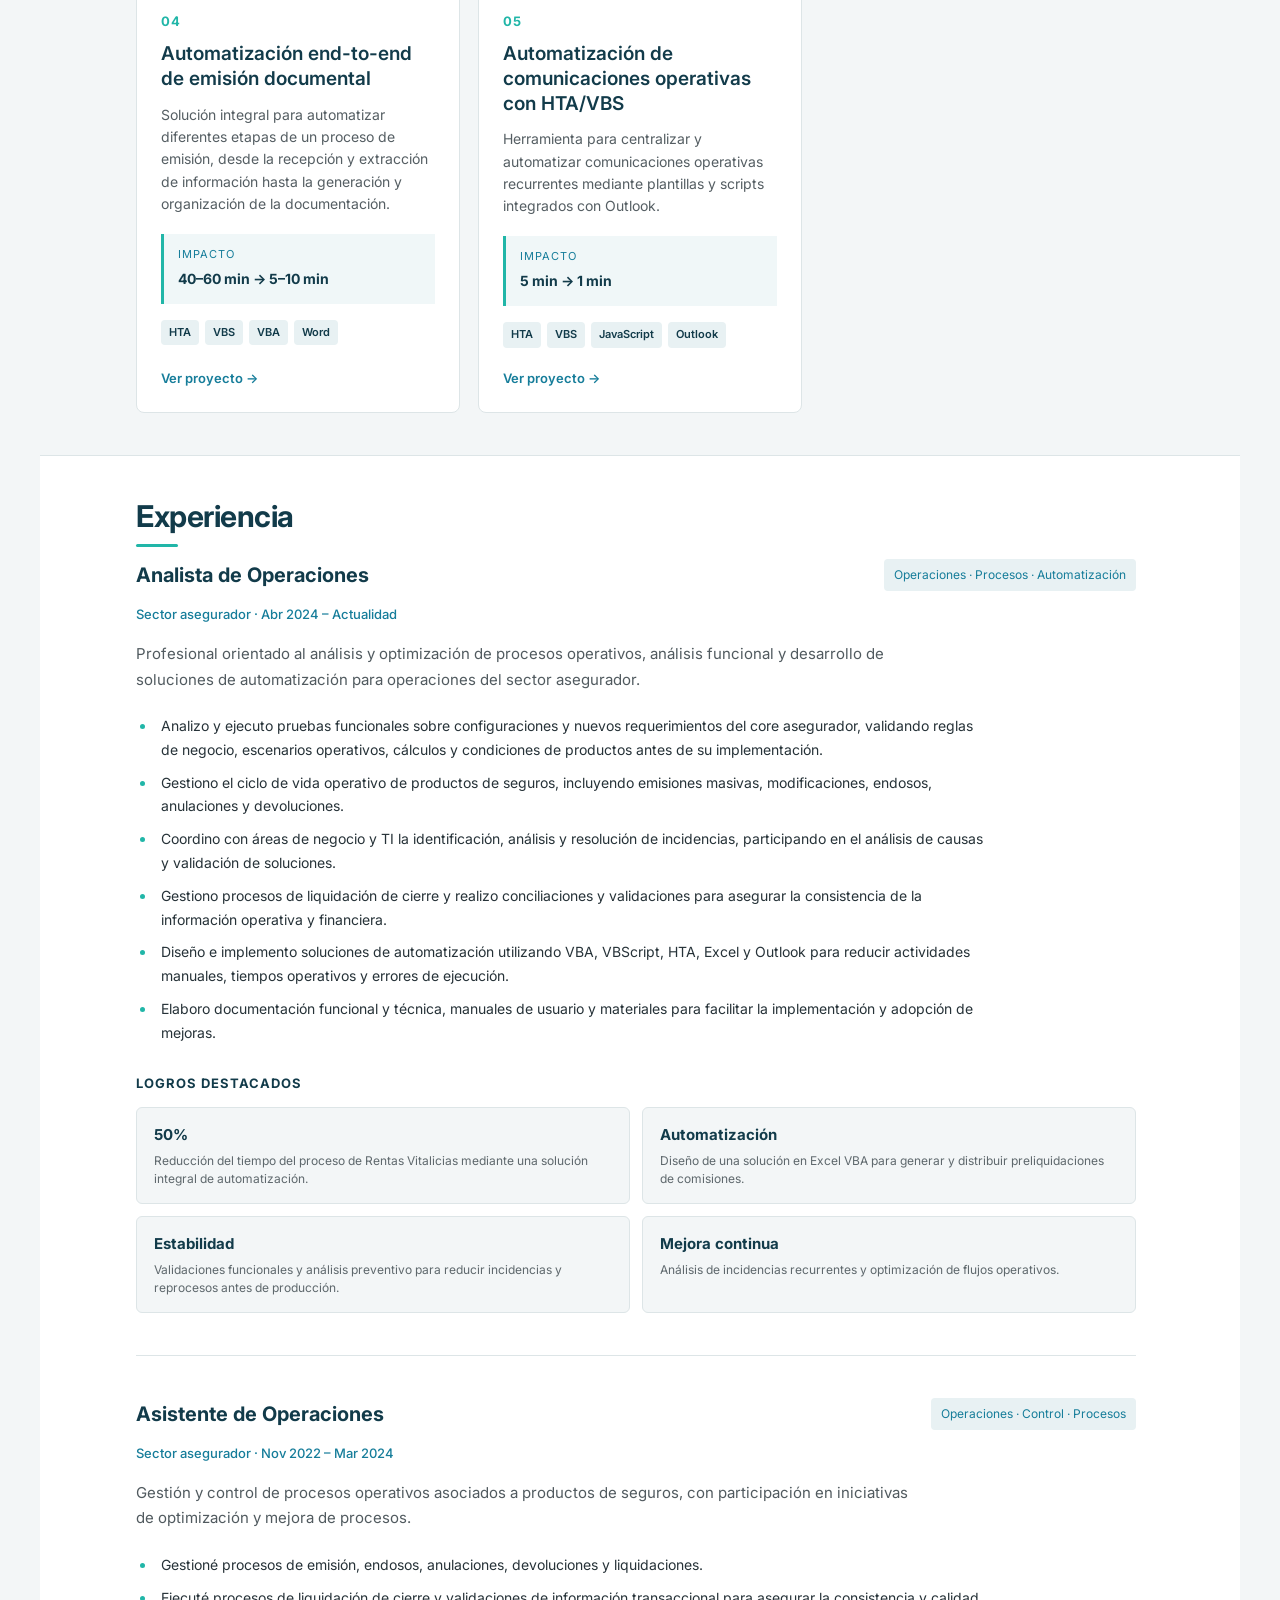
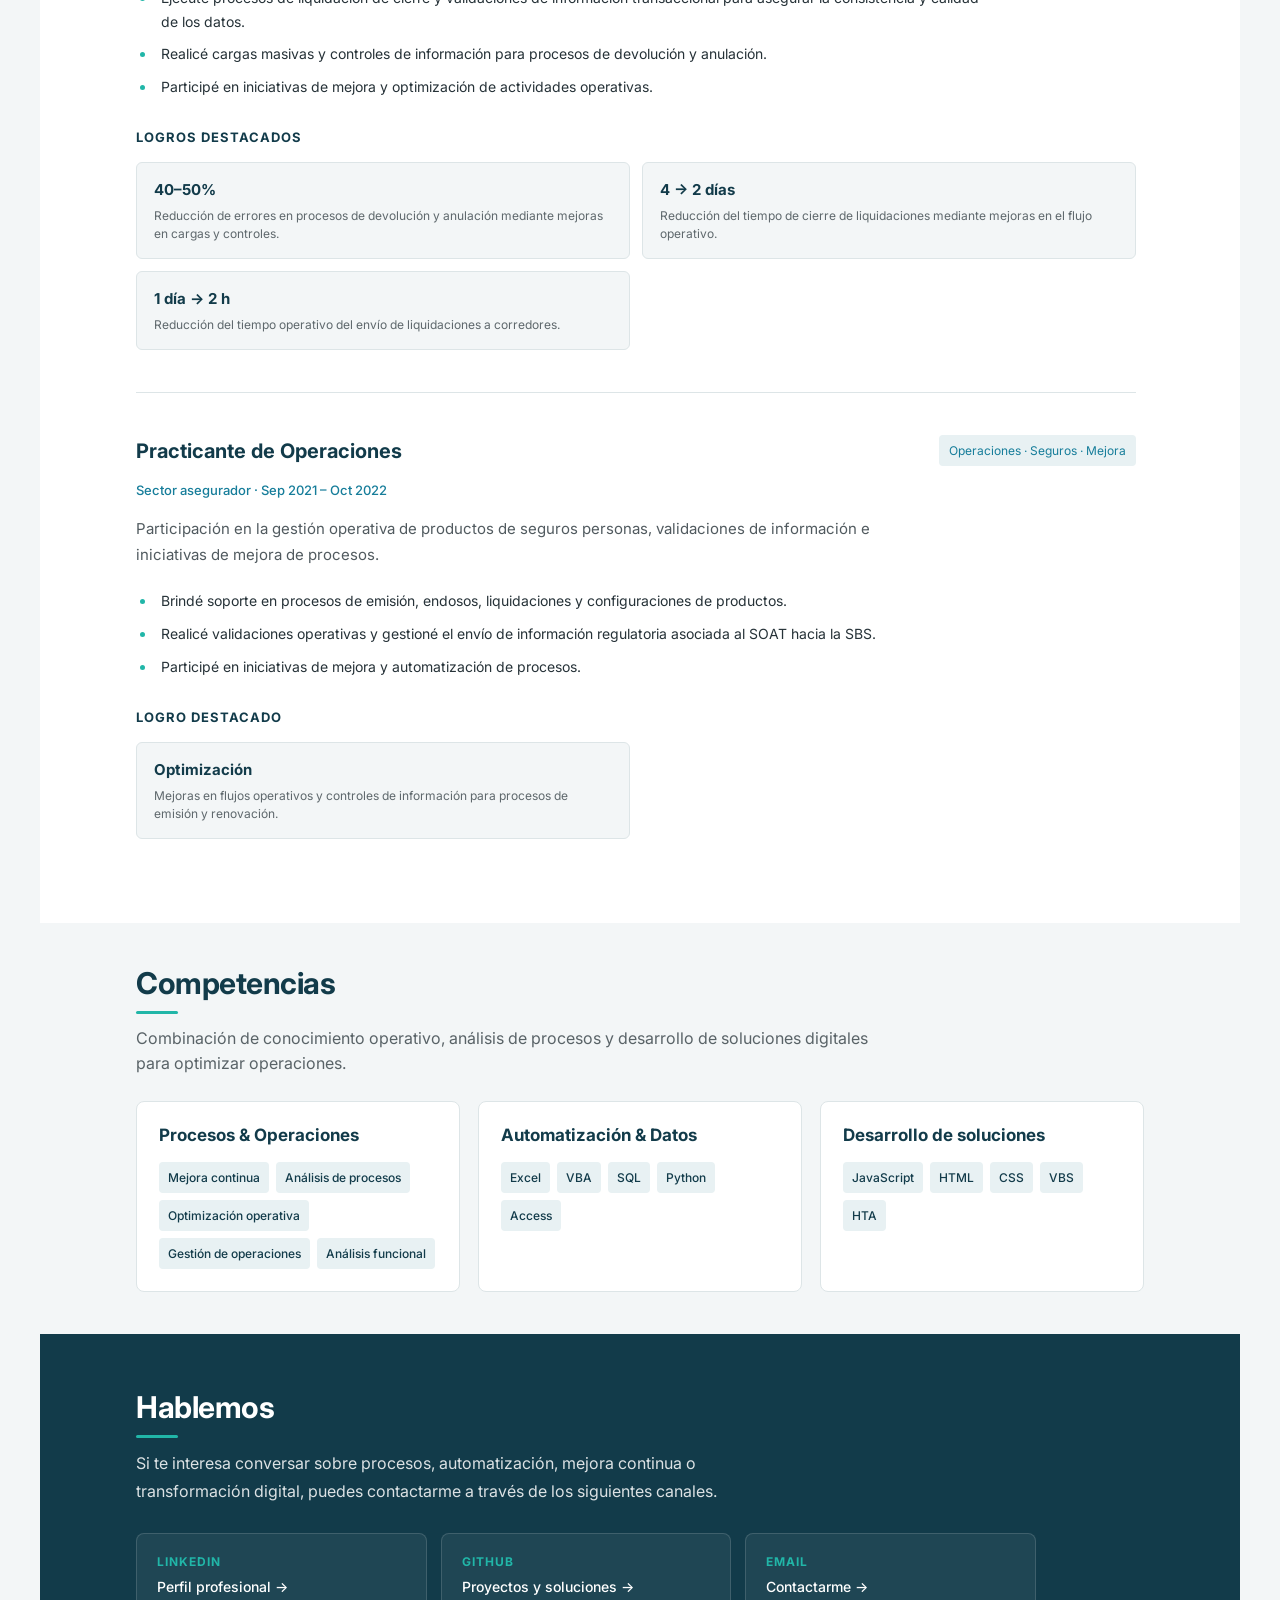
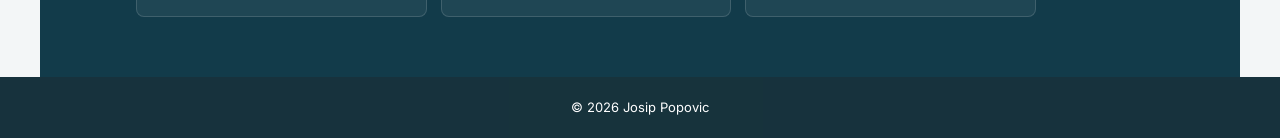
==== commit c426a118: "Update header name to include 'Vega'" ====
--- a/index.html
+++ b/index.html
@@ -20,7 +20,7 @@
 <body>
 
 <header>
-    <h1>Josip Popovic</h1>
+    <h1>Josip Popovic Vega</h1>
 
     <nav>
         <a href="#inicio">Inicio</a>
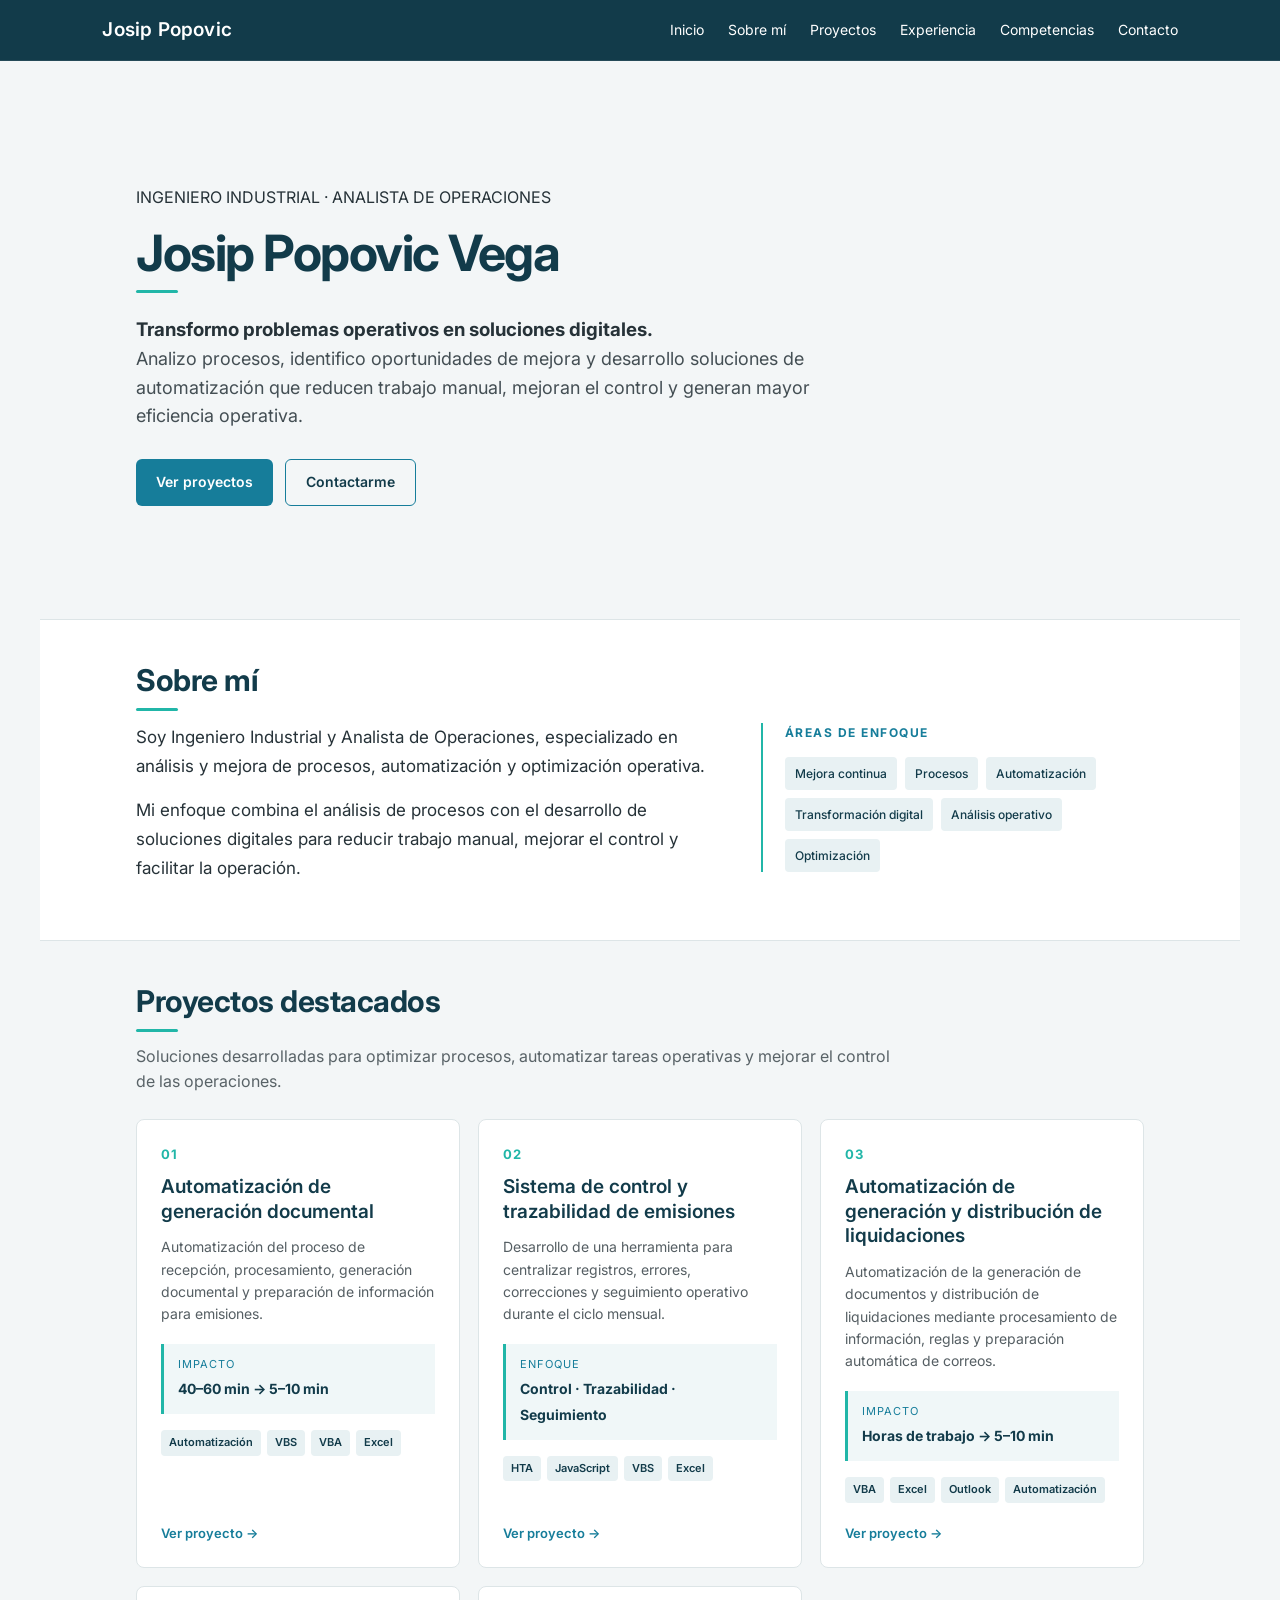
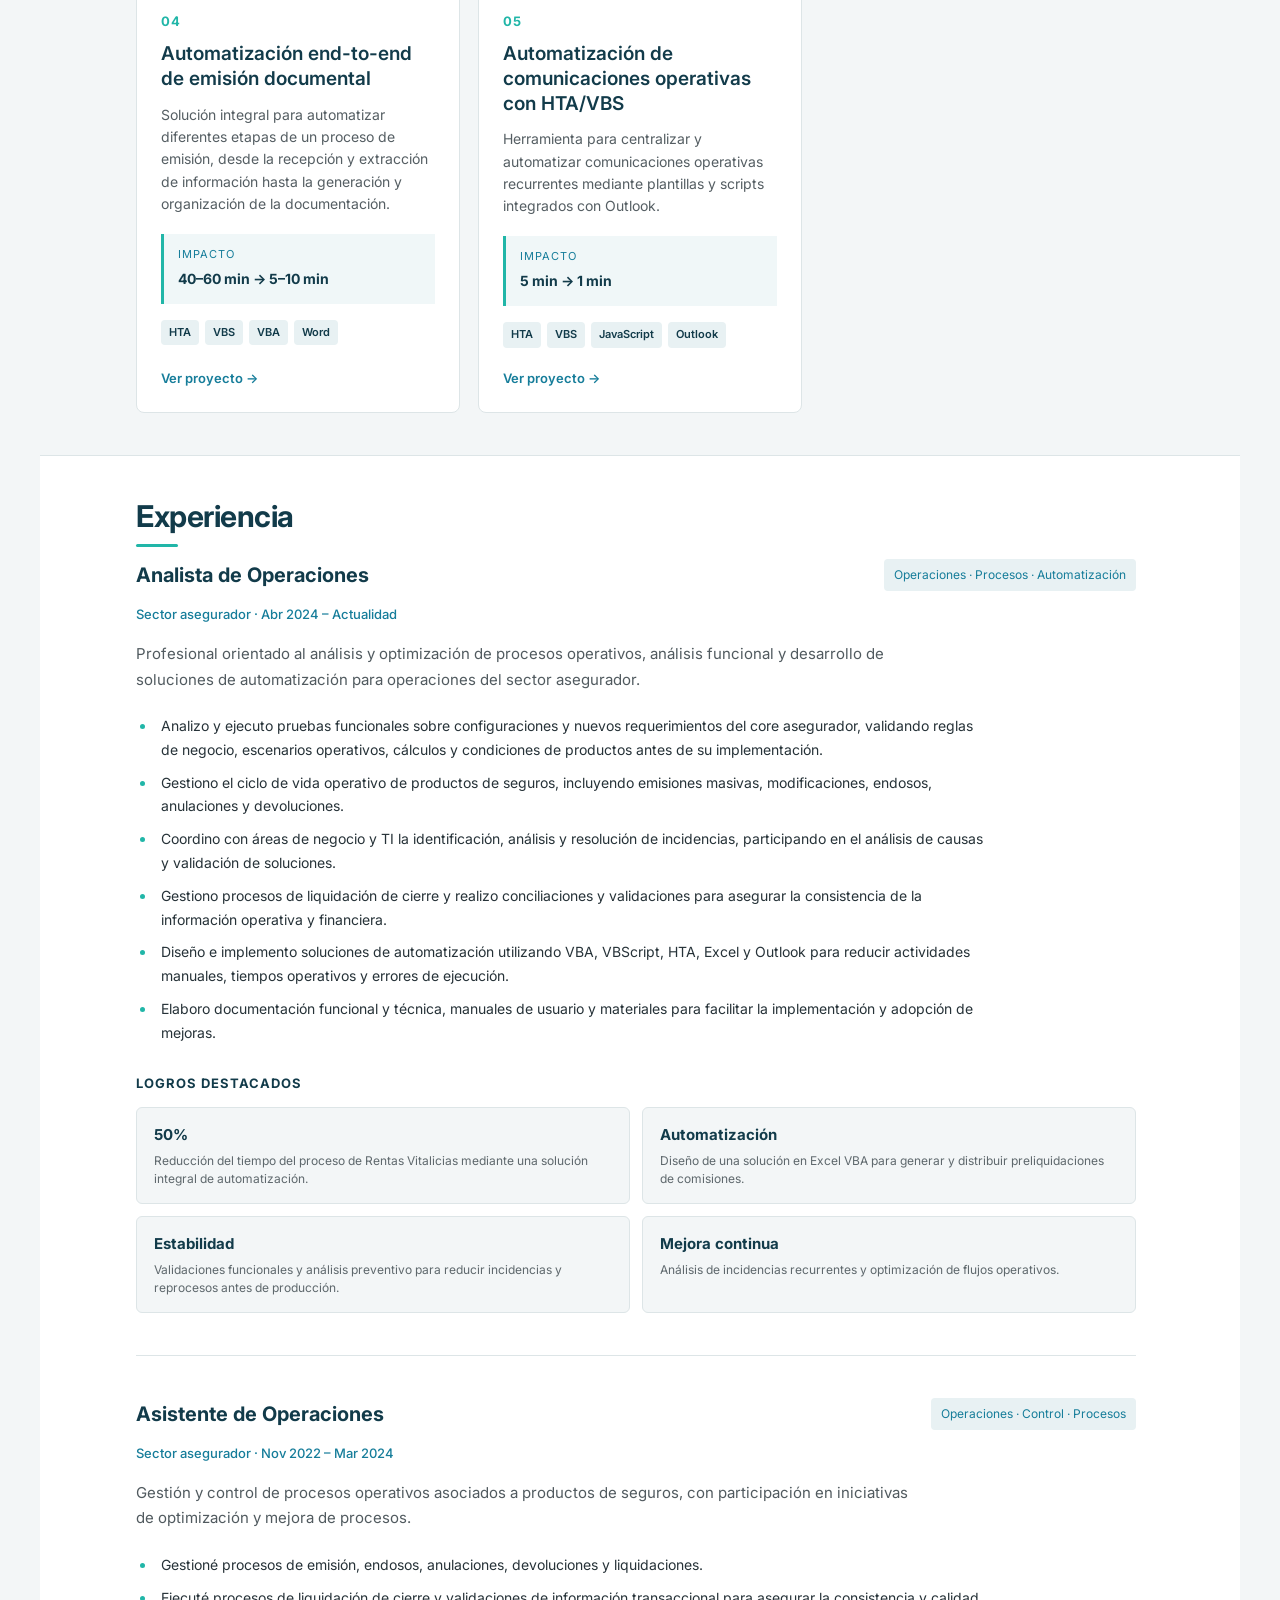
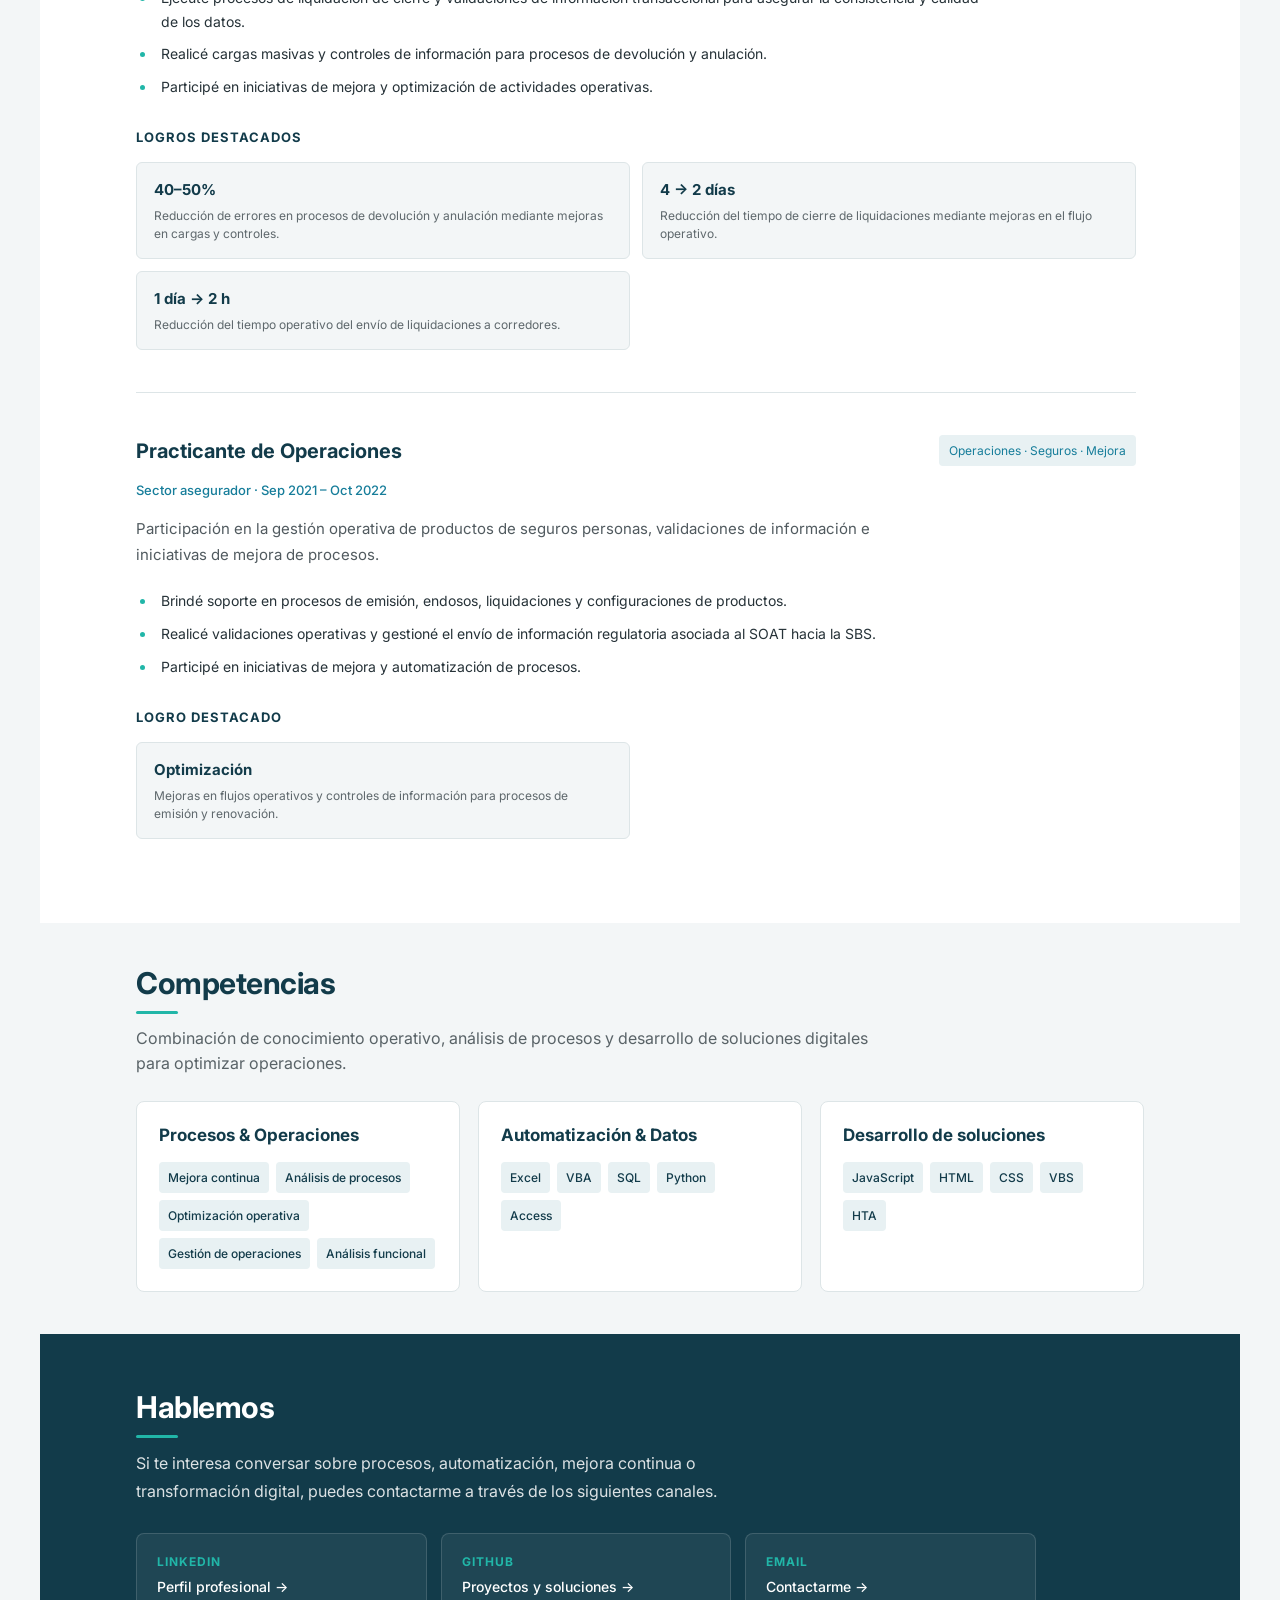
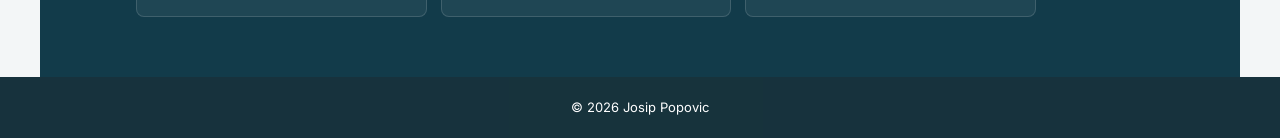
==== commit 6622b81f: "Update index.html" ====
--- a/index.html
+++ b/index.html
@@ -20,7 +20,7 @@
 <body>
 
 <header>
-    <h1>Josip Popovic Vega</h1>
+    <h1>Josip Popovic</h1>
 
     <nav>
         <a href="#inicio">Inicio</a>
@@ -39,7 +39,7 @@
         <p>INGENIERO INDUSTRIAL · ANALISTA DE OPERACIONES</p>
 
         <h2>
-            Josip Popovic
+            Josip Popovic Vega
         </h2>
 
         <h3>
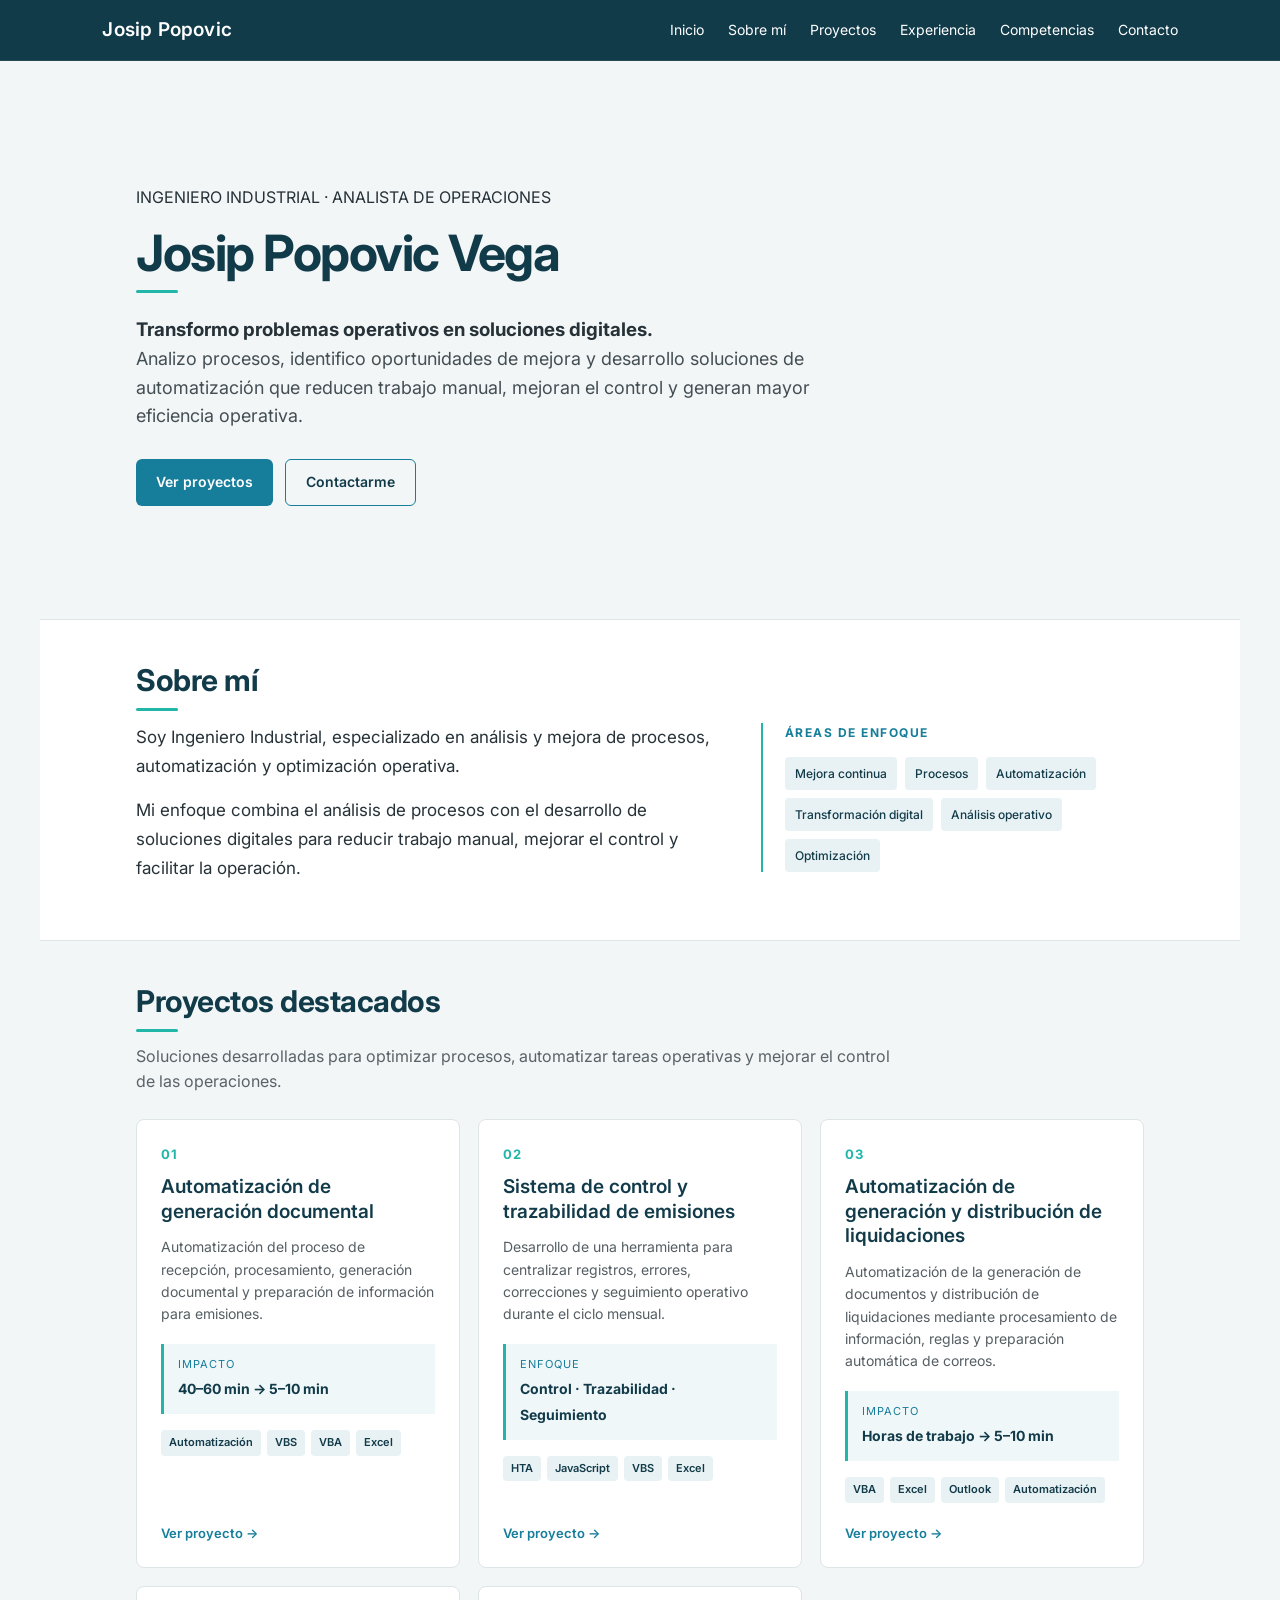
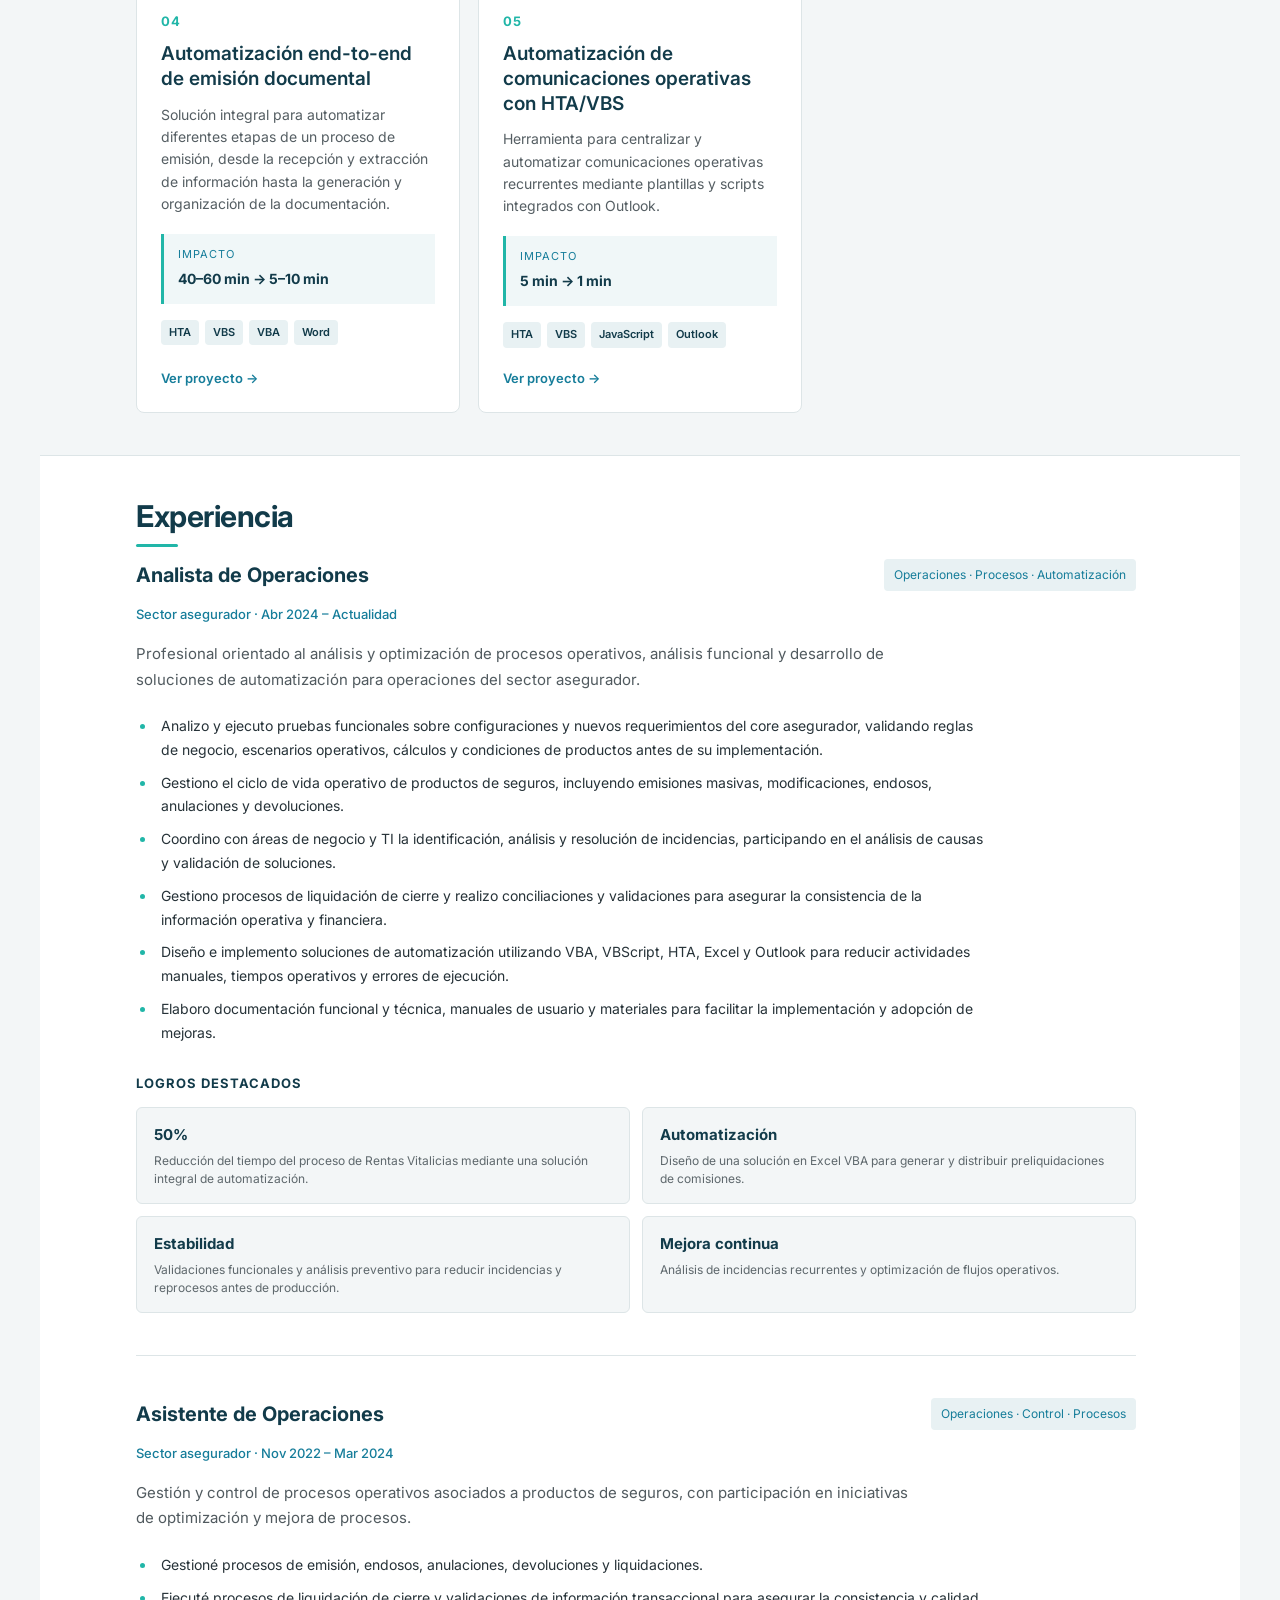
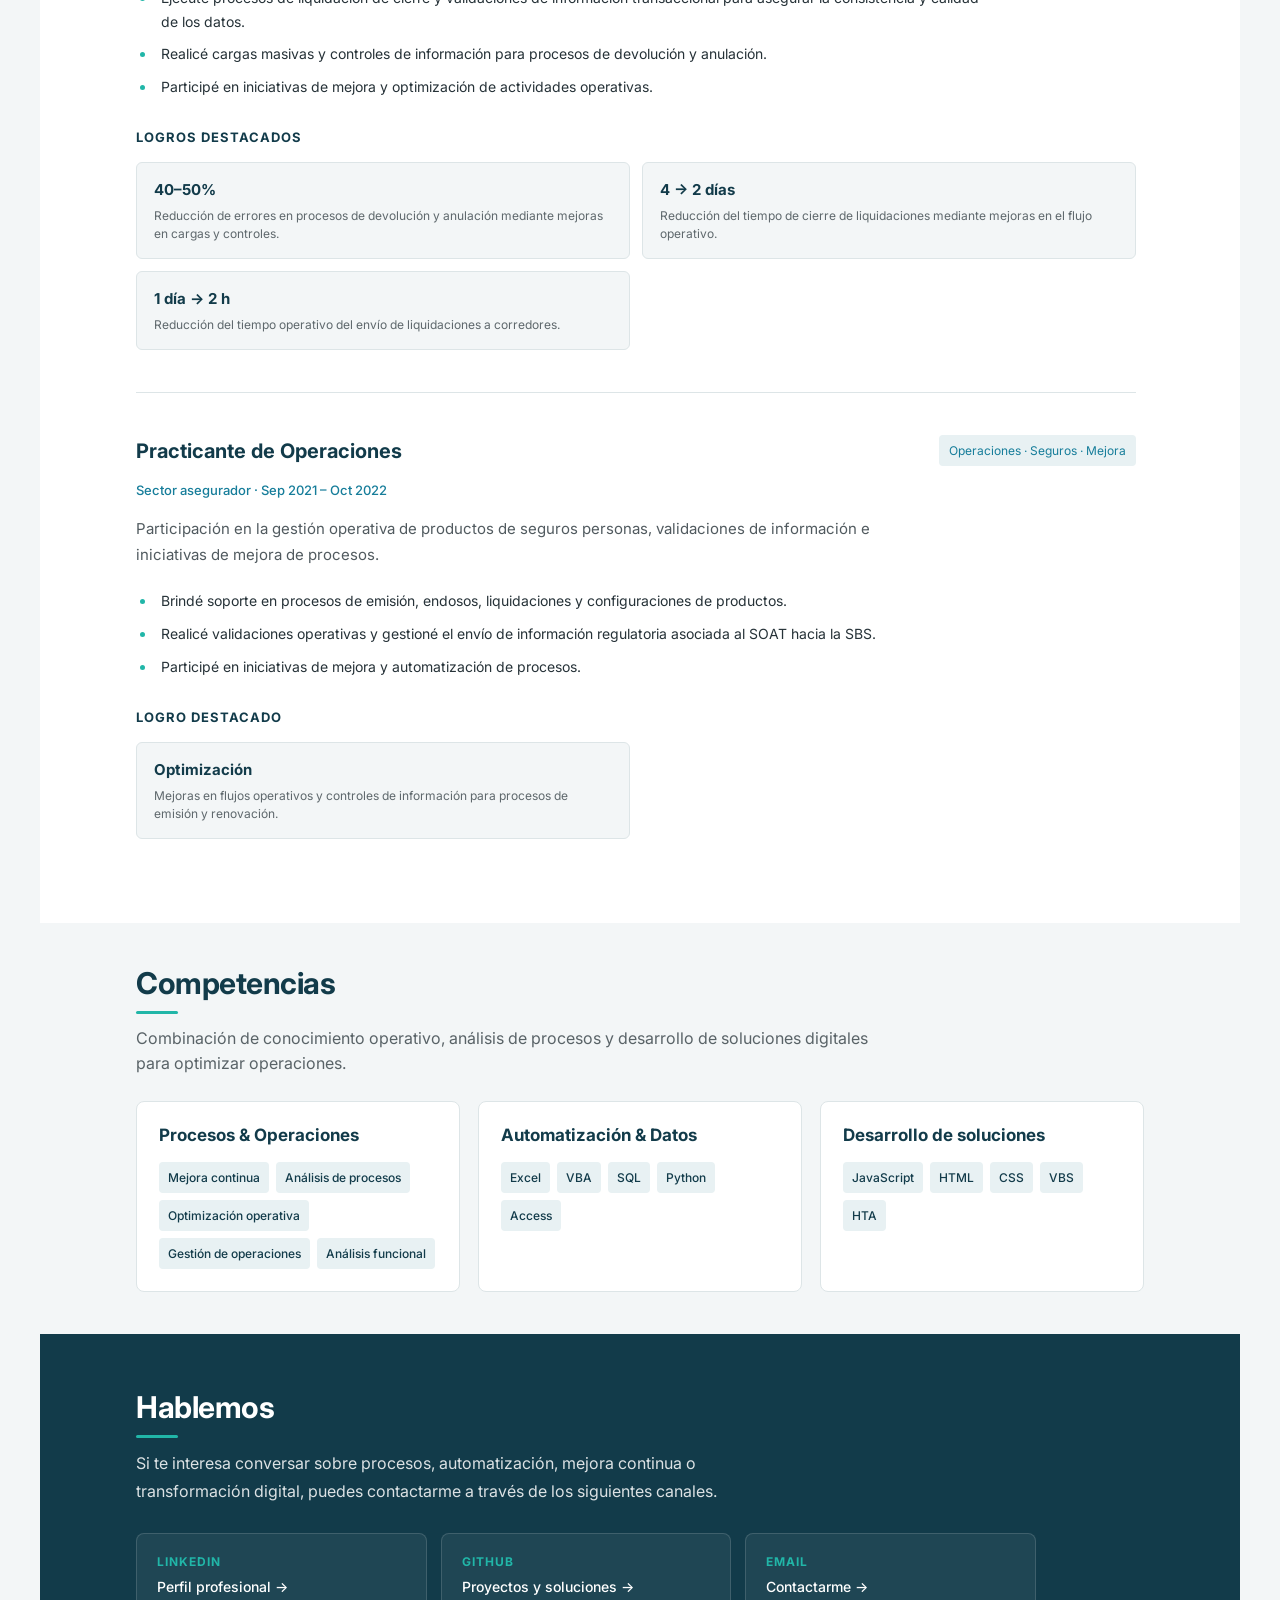
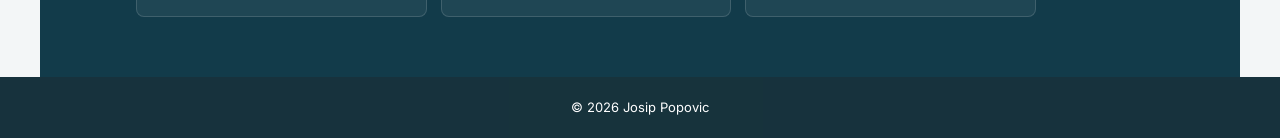
==== commit 8747770f: "Update professional description in index.html" ====
--- a/index.html
+++ b/index.html
@@ -69,7 +69,7 @@
             <div class="about-main">
 
                 <p>
-                    Soy Ingeniero Industrial y Analista de Operaciones,
+                    Soy Ingeniero Industrial,
                     especializado en análisis y mejora de procesos,
                     automatización y optimización operativa.
                 </p>
